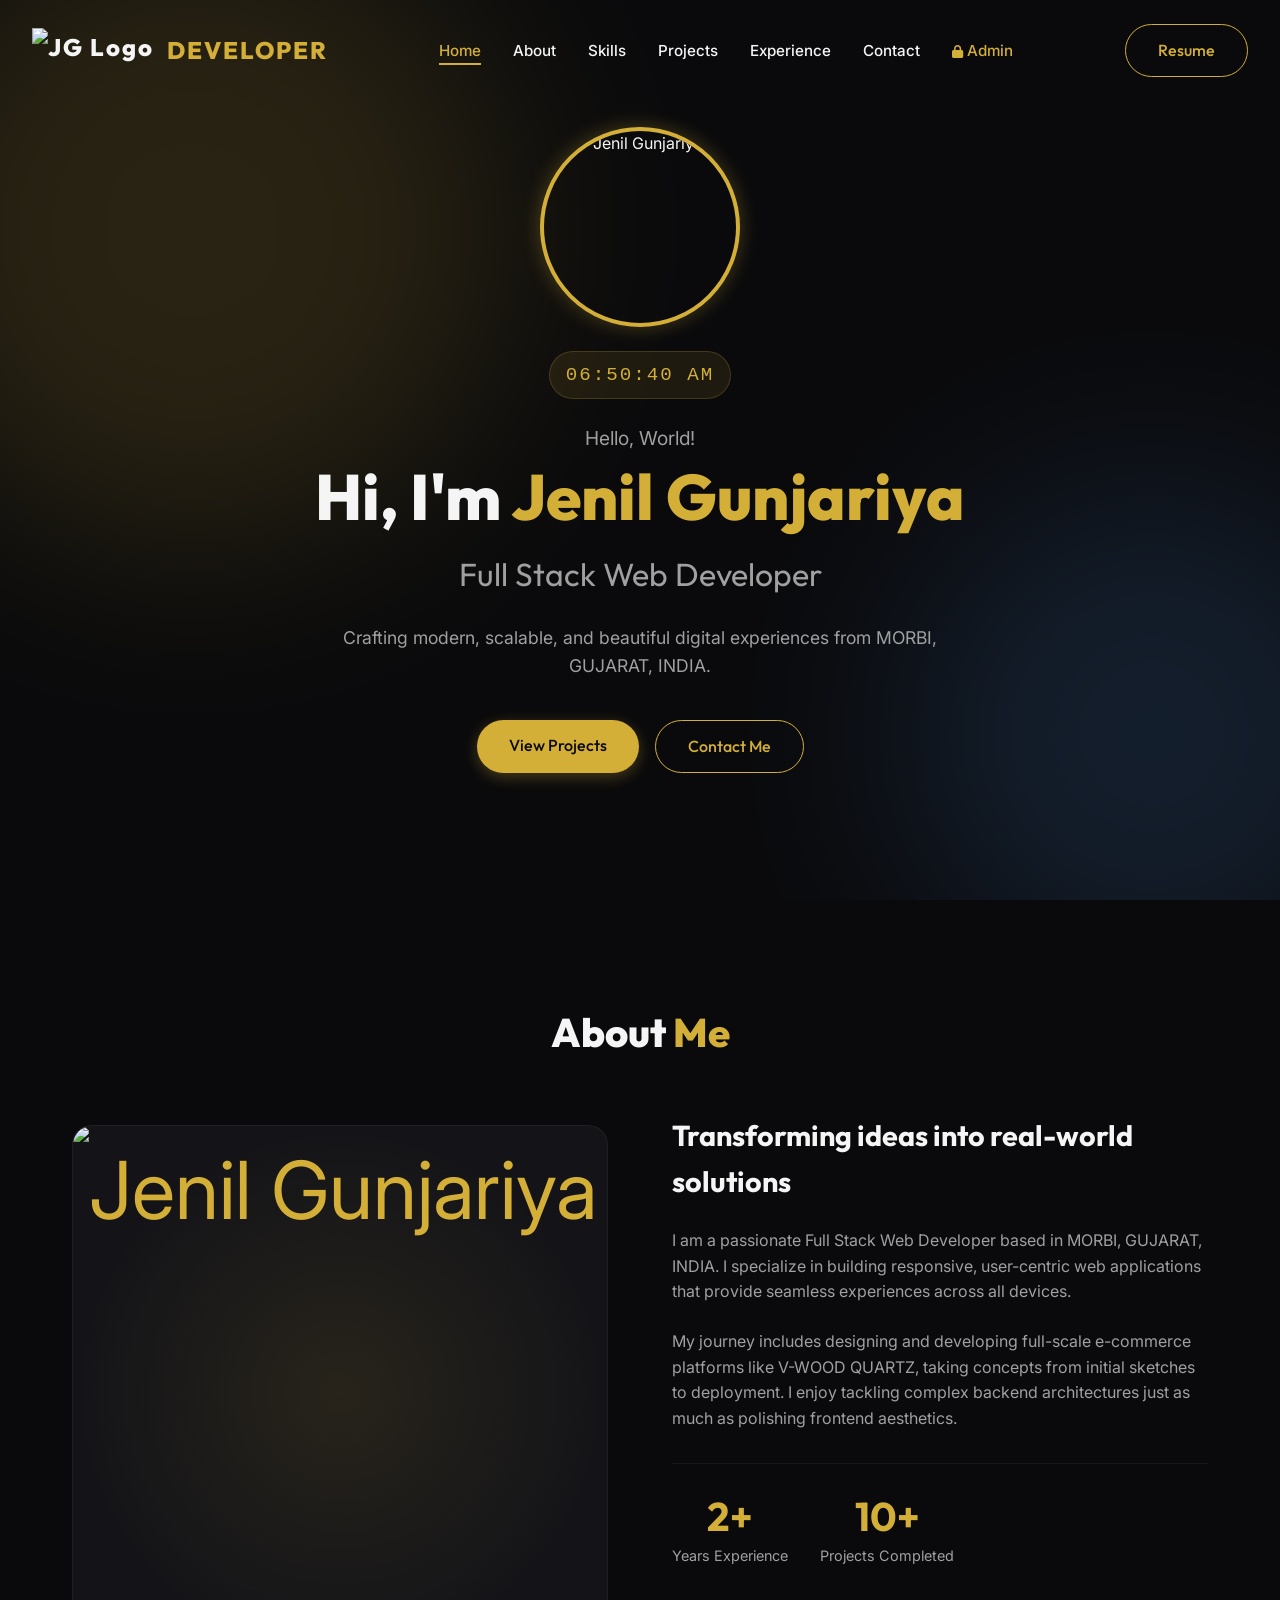
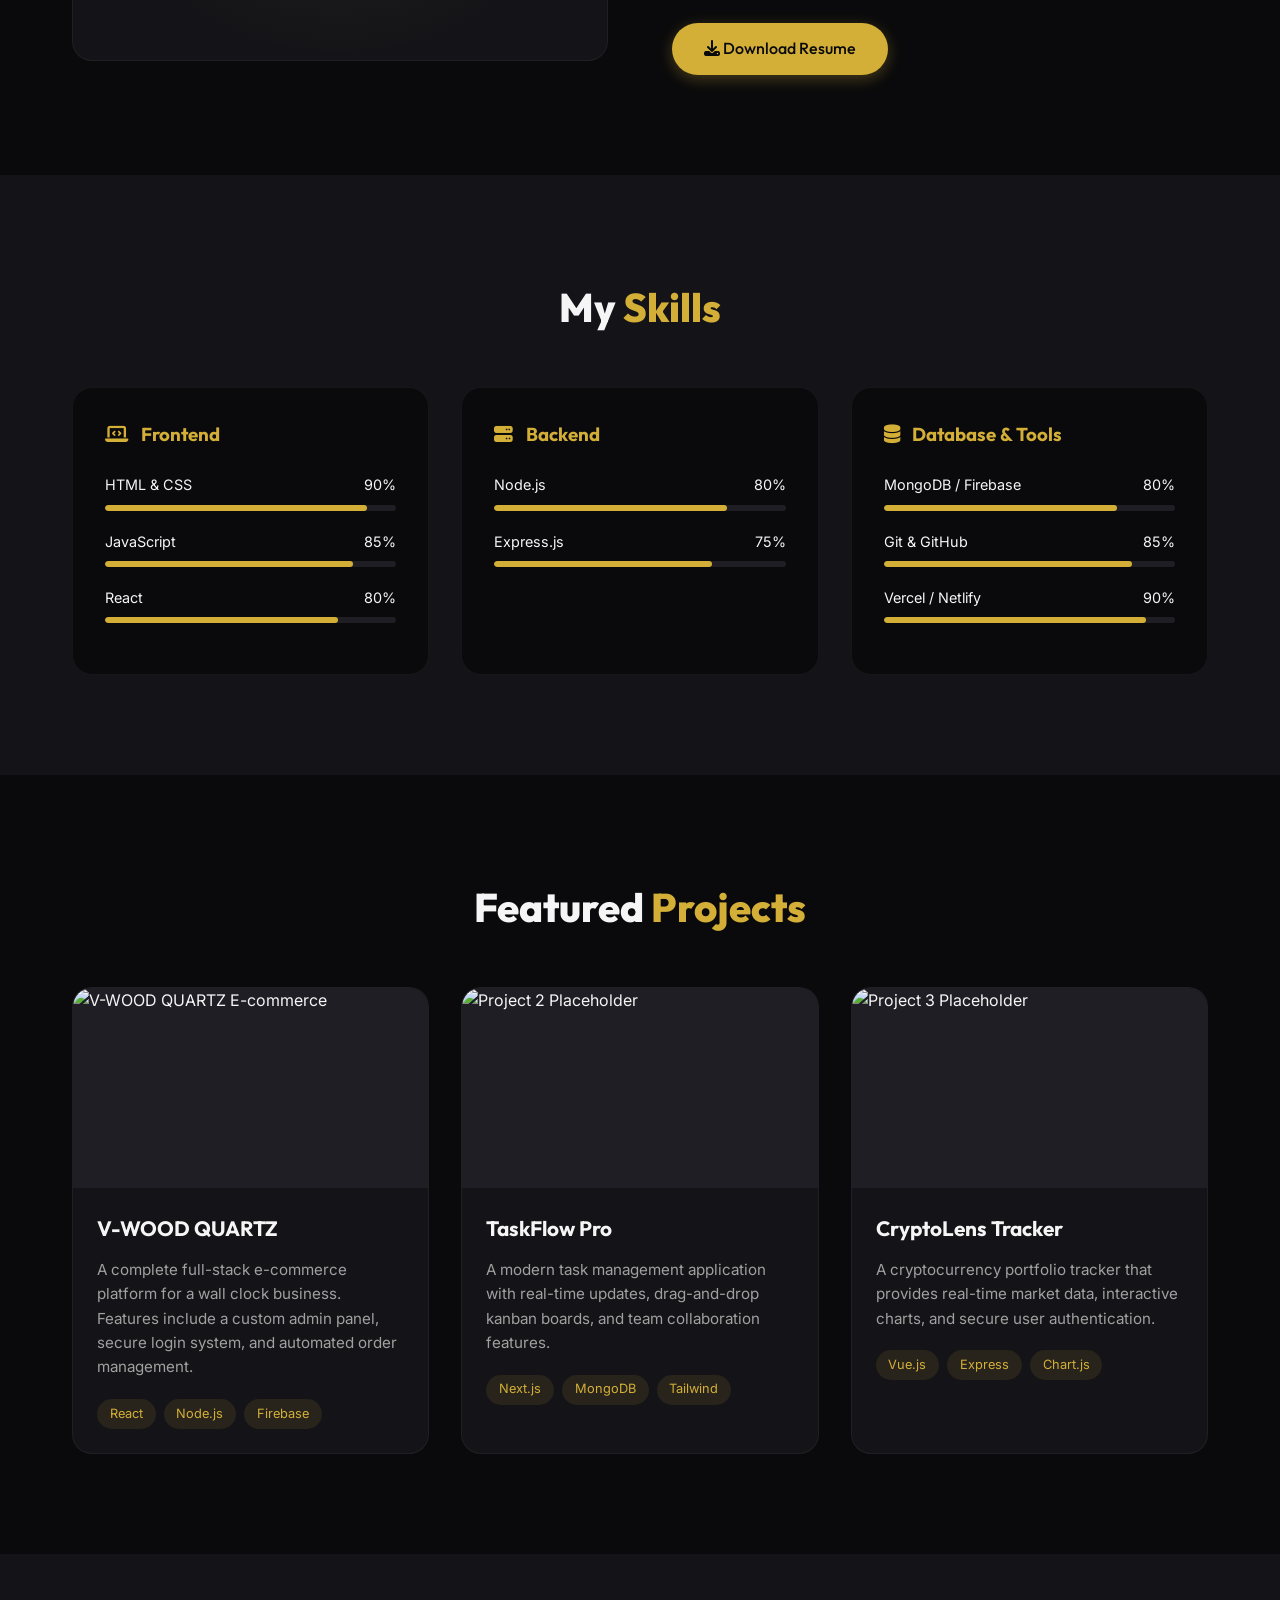
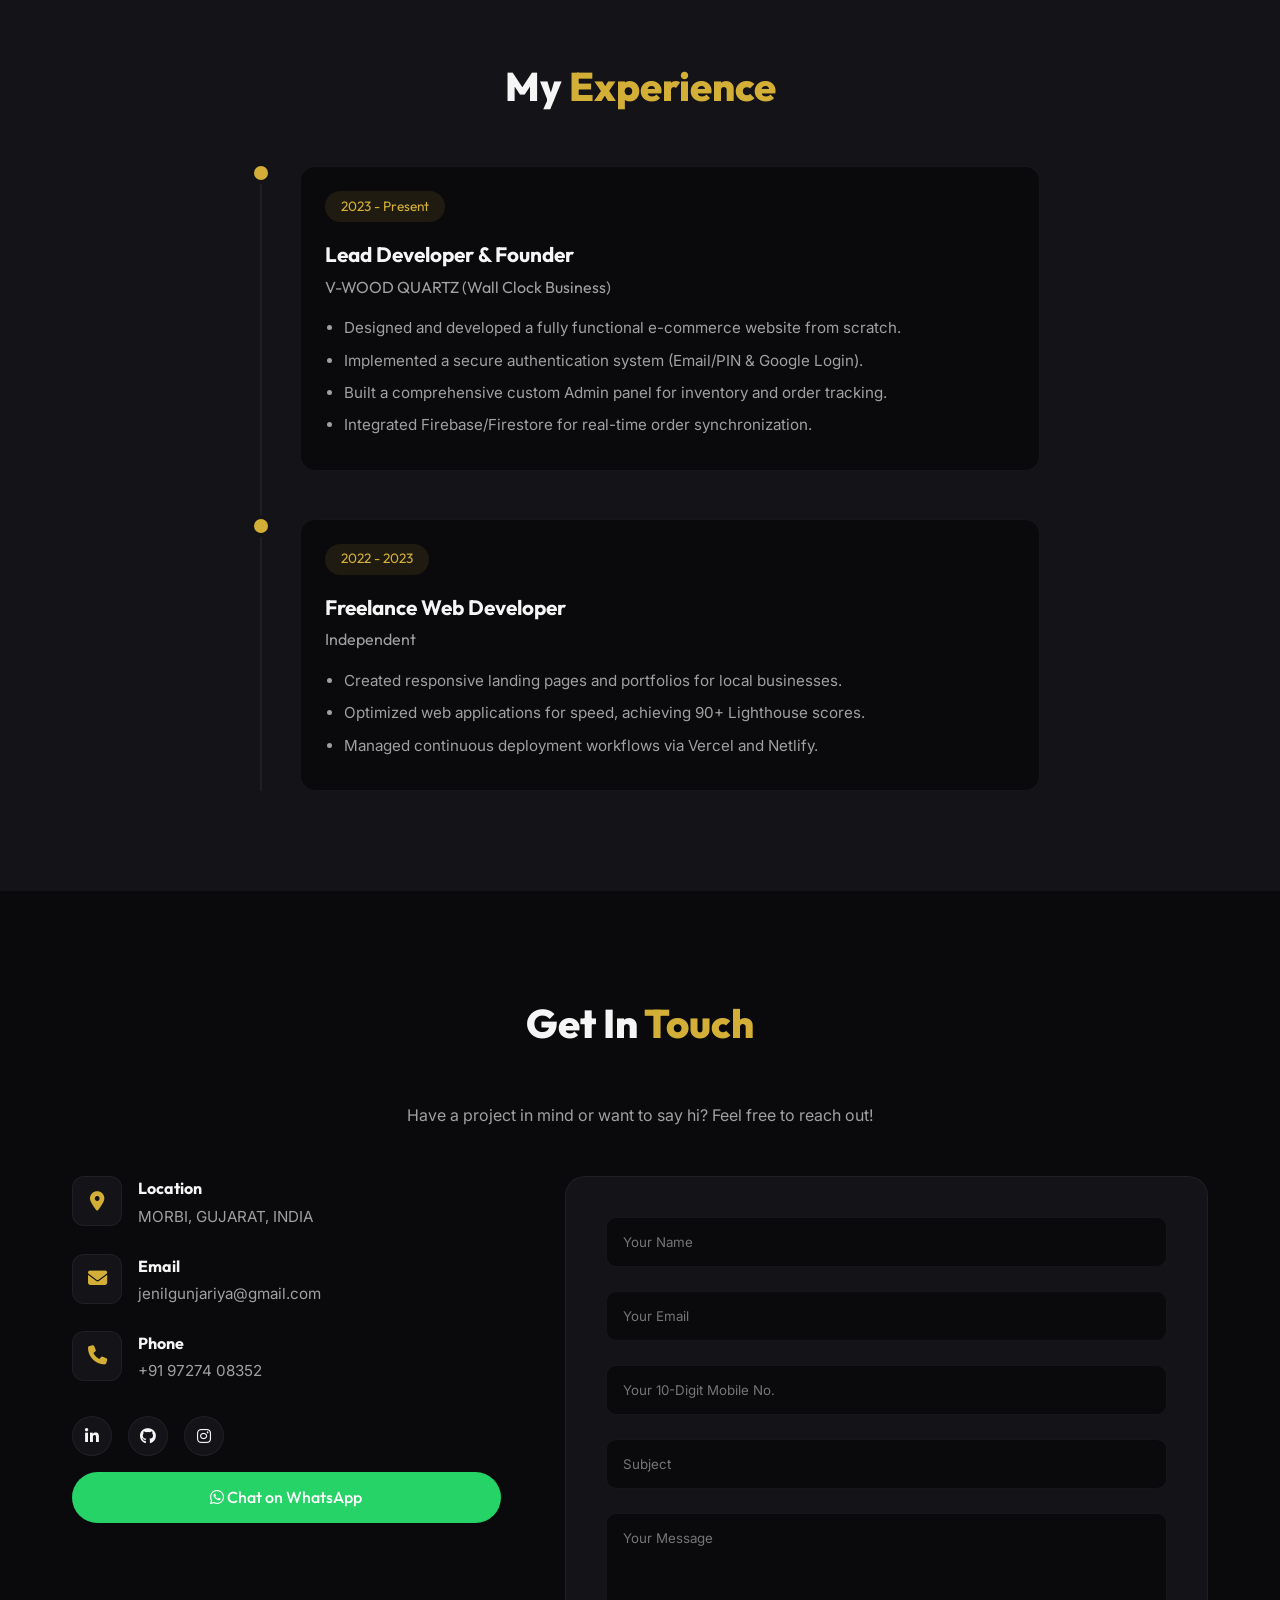
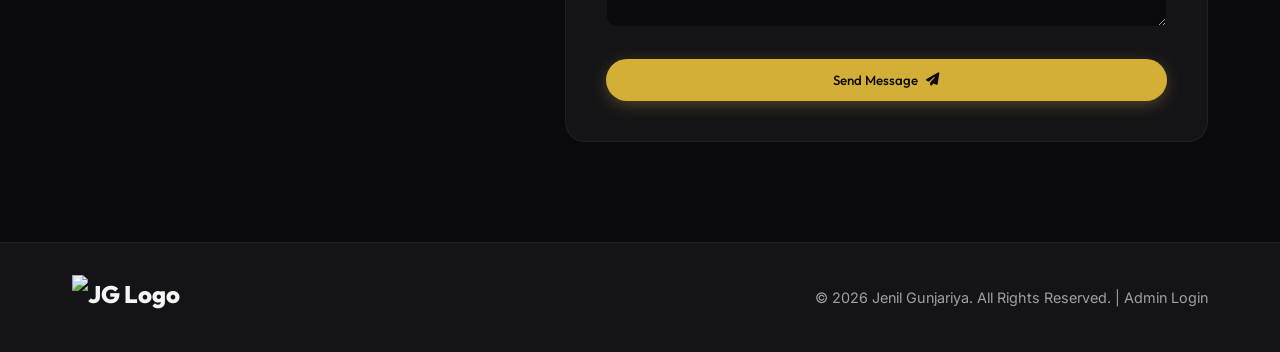
==== index.html @ 0c7d9cc5 "initial commit" ====
<!DOCTYPE html>
<html lang="en">
<head>
    <meta charset="UTF-8">
    <meta name="viewport" content="width=device-width, initial-scale=1.0">
    <meta name="description" content="Jenil Gunjariya - Full Stack Web Developer Portfolio">
    <title>Jenil Gunjariya | Full Stack Web Developer</title>
    
    <!-- Google Fonts -->
    <link rel="preconnect" href="https://fonts.googleapis.com">
    <link rel="preconnect" href="https://fonts.gstatic.com" crossorigin>
    <link href="https://fonts.googleapis.com/css2?family=Inter:wght@300;400;500;600&family=Outfit:wght@400;600;800&display=swap" rel="stylesheet">
    
    <!-- Font Awesome for Icons -->
    <link rel="stylesheet" href="https://cdnjs.cloudflare.com/ajax/libs/font-awesome/6.4.0/css/all.min.css">
    
    <!-- Custom CSS -->
    <link rel="stylesheet" href="css/style.css">
    
    <!-- html2pdf.js library -->
    <script src="https://cdnjs.cloudflare.com/ajax/libs/html2pdf.js/0.10.1/html2pdf.bundle.min.js"></script>
</head>
<body>

    <!-- Header & Navigation -->
    <header class="header">
        <nav class="navbar">
            <a href="#" class="logo"><img src="https://i.postimg.cc/C1thHZ3r/logo.jpg" alt="JG Logo" class="logo-img"><span class="logo-text">DEVELOPER</span></a>
            
            <div class="hamburger">
                <span class="bar"></span>
                <span class="bar"></span>
                <span class="bar"></span>
            </div>
            
            <ul class="nav-links">
                <li><a href="#home" class="active">Home</a></li>
                <li><a href="#about">About</a></li>
                <li><a href="#skills">Skills</a></li>
                <li><a href="#projects">Projects</a></li>
                <li><a href="#experience">Experience</a></li>
                <li><a href="#contact">Contact</a></li>
                <li><a href="#" class="admin-login-trigger" style="color: var(--color-primary);"><i class="fa-solid fa-lock" style="font-size: 0.8rem;"></i> Admin</a></li>
            </ul>
            
            <a href="#" class="btn btn-outline nav-btn" id="downloadResume">Resume</a>
        </nav>
    </header>

    <!-- Hero Section -->
    <section id="home" class="hero">
        <div class="hero-content">
            <div class="profile-img-container">
                <img src="https://i.postimg.cc/ZRGD44k7/my-photo-jpg.jpg" alt="Jenil Gunjariya" class="hero-profile-img">
            </div>
            <div class="live-clock" id="live-clock">00:00:00</div>
            <p class="greeting">Hello, World!</p>
            <h1 class="title">Hi, I'm <span class="highlight">Jenil Gunjariya</span></h1>
            <h2 class="subtitle">Full Stack Web Developer</h2>
            <p class="intro">
                Crafting modern, scalable, and beautiful digital experiences from MORBI, GUJARAT, INDIA.
            </p>
            <div class="hero-buttons">
                <a href="#projects" class="btn btn-primary">View Projects</a>
                <a href="#contact" class="btn btn-outline">Contact Me</a>
            </div>
        </div>
        <div class="hero-shapes">
            <div class="shape shape-1"></div>
            <div class="shape shape-2"></div>
        </div>
    </section>

    <!-- About Section -->
    <section id="about" class="about section">
        <div class="container">
            <h2 class="section-title">About <span class="highlight">Me</span></h2>
            <div class="about-grid">
                <div class="about-image">
                    <div class="img-box">
                        <img src="https://i.postimg.cc/ZRGD44k7/my-photo-jpg.jpg" alt="Jenil Gunjariya" style="width: 100%; height: 100%; object-fit: cover; object-position: 35% 30%;">
                    </div>
                </div>
                <div class="about-text">
                    <h3>Transforming ideas into real-world solutions</h3>
                    <p>
                        I am a passionate Full Stack Web Developer based in MORBI, GUJARAT, INDIA. I specialize in building responsive, user-centric web applications that provide seamless experiences across all devices.
                    </p>
                    <p>
                        My journey includes designing and developing full-scale e-commerce platforms like V-WOOD QUARTZ, taking concepts from initial sketches to deployment. I enjoy tackling complex backend architectures just as much as polishing frontend aesthetics.
                    </p>
                    <div class="stats">
                        <div class="stat-item">
                            <h4 class="stat-num">2+</h4>
                            <p class="stat-text">Years Experience</p>
                        </div>
                        <div class="stat-item">
                            <h4 class="stat-num">10+</h4>
                            <p class="stat-text">Projects Completed</p>
                        </div>
                    </div>
                    <a href="#" class="btn btn-primary" id="downloadResumeBtn"><i class="fa-solid fa-download"></i> Download Resume</a>
                </div>
            </div>
        </div>
    </section>

    <!-- Skills Section -->
    <section id="skills" class="skills section">
        <div class="container">
            <h2 class="section-title">My <span class="highlight">Skills</span></h2>
            
            <div class="skills-wrapper">
                <div class="skill-category">
                    <h3><i class="fa-solid fa-laptop-code"></i> Frontend</h3>
                    <div class="skill-list">
                        <div class="skill-item">
                            <div class="skill-info">
                                <span>HTML & CSS</span>
                                <span>90%</span>
                            </div>
                            <div class="progress-bar"><div class="progress" style="width: 90%;"></div></div>
                        </div>
                        <div class="skill-item">
                            <div class="skill-info">
                                <span>JavaScript</span>
                                <span>85%</span>
                            </div>
                            <div class="progress-bar"><div class="progress" style="width: 85%;"></div></div>
                        </div>
                        <div class="skill-item">
                            <div class="skill-info">
                                <span>React</span>
                                <span>80%</span>
                            </div>
                            <div class="progress-bar"><div class="progress" style="width: 80%;"></div></div>
                        </div>
                    </div>
                </div>

                <div class="skill-category">
                    <h3><i class="fa-solid fa-server"></i> Backend</h3>
                    <div class="skill-list">
                        <div class="skill-item">
                            <div class="skill-info">
                                <span>Node.js</span>
                                <span>80%</span>
                            </div>
                            <div class="progress-bar"><div class="progress" style="width: 80%;"></div></div>
                        </div>
                        <div class="skill-item">
                            <div class="skill-info">
                                <span>Express.js</span>
                                <span>75%</span>
                            </div>
                            <div class="progress-bar"><div class="progress" style="width: 75%;"></div></div>
                        </div>
                    </div>
                </div>

                <div class="skill-category">
                    <h3><i class="fa-solid fa-database"></i> Database & Tools</h3>
                    <div class="skill-list">
                        <div class="skill-item">
                            <div class="skill-info">
                                <span>MongoDB / Firebase</span>
                                <span>80%</span>
                            </div>
                            <div class="progress-bar"><div class="progress" style="width: 80%;"></div></div>
                        </div>
                        <div class="skill-item">
                            <div class="skill-info">
                                <span>Git & GitHub</span>
                                <span>85%</span>
                            </div>
                            <div class="progress-bar"><div class="progress" style="width: 85%;"></div></div>
                        </div>
                        <div class="skill-item">
                            <div class="skill-info">
                                <span>Vercel / Netlify</span>
                                <span>90%</span>
                            </div>
                            <div class="progress-bar"><div class="progress" style="width: 90%;"></div></div>
                        </div>
                    </div>
                </div>
            </div>
        </div>
    </section>

    <!-- Projects Section -->
    <section id="projects" class="projects section">
        <div class="container">
            <h2 class="section-title">Featured <span class="highlight">Projects</span></h2>
            
            <div class="project-grid">
                <!-- Project 1: V-WOOD -->
                <div class="project-card fade-up">
                    <div class="project-img">
                        <img src="https://i.postimg.cc/QCNSXt4z/Whats-App-Image-2026-03-25-at-5-52-28-PM.jpg" alt="V-WOOD QUARTZ E-commerce" id="vwood-img">
                        <div class="project-links">
                            <a href="https://v-wood.vercel.app" target="_blank" class="project-link" aria-label="Live Demo"><i class="fa-solid fa-external-link-alt"></i></a>
                            <a href="https://github.com/jenilgunjariya-stack/v-wood" target="_blank" class="project-link" aria-label="Source Code"><i class="fa-brands fa-github"></i></a>
                        </div>
                    </div>
                    <div class="project-content">
                        <h3>V-WOOD QUARTZ</h3>
                        <p>A complete full-stack e-commerce platform for a wall clock business. Features include a custom admin panel, secure login system, and automated order management.</p>
                        <div class="tech-stack">
                            <span>React</span>
                            <span>Node.js</span>
                            <span>Firebase</span>
                        </div>
                    </div>
                </div>

                <!-- Project 2 -->
                <div class="project-card fade-up">
                    <div class="project-img">
                        <img src="assets/images/project2.jpg" alt="Project 2 Placeholder" id="proj2-img">
                        <div class="project-links">
                            <a href="#" class="project-link" aria-label="Live Demo"><i class="fa-solid fa-external-link-alt"></i></a>
                            <a href="#" class="project-link" aria-label="Source Code"><i class="fa-brands fa-github"></i></a>
                        </div>
                    </div>
                    <div class="project-content">
                        <h3>TaskFlow Pro</h3>
                        <p>A modern task management application with real-time updates, drag-and-drop kanban boards, and team collaboration features.</p>
                        <div class="tech-stack">
                            <span>Next.js</span>
                            <span>MongoDB</span>
                            <span>Tailwind</span>
                        </div>
                    </div>
                </div>

                <!-- Project 3 -->
                <div class="project-card fade-up">
                    <div class="project-img">
                        <img src="assets/images/project3.jpg" alt="Project 3 Placeholder" id="proj3-img">
                        <div class="project-links">
                            <a href="#" class="project-link" aria-label="Live Demo"><i class="fa-solid fa-external-link-alt"></i></a>
                            <a href="#" class="project-link" aria-label="Source Code"><i class="fa-brands fa-github"></i></a>
                        </div>
                    </div>
                    <div class="project-content">
                        <h3>CryptoLens Tracker</h3>
                        <p>A cryptocurrency portfolio tracker that provides real-time market data, interactive charts, and secure user authentication.</p>
                        <div class="tech-stack">
                            <span>Vue.js</span>
                            <span>Express</span>
                            <span>Chart.js</span>
                        </div>
                    </div>
                </div>
            </div>
        </div>
    </section>

    <!-- Experience Section -->
    <section id="experience" class="experience section">
        <div class="container">
            <h2 class="section-title">My <span class="highlight">Experience</span></h2>
            
            <div class="timeline">
                <div class="timeline-item fade-up">
                    <div class="timeline-dot"></div>
                    <div class="timeline-content">
                        <div class="timeline-date">2023 - Present</div>
                        <h3>Lead Developer & Founder</h3>
                        <h4>V-WOOD QUARTZ (Wall Clock Business)</h4>
                        <ul>
                            <li>Designed and developed a fully functional e-commerce website from scratch.</li>
                            <li>Implemented a secure authentication system (Email/PIN & Google Login).</li>
                            <li>Built a comprehensive custom Admin panel for inventory and order tracking.</li>
                            <li>Integrated Firebase/Firestore for real-time order synchronization.</li>
                        </ul>
                    </div>
                </div>
                
                <div class="timeline-item fade-up">
                    <div class="timeline-dot"></div>
                    <div class="timeline-content">
                        <div class="timeline-date">2022 - 2023</div>
                        <h3>Freelance Web Developer</h3>
                        <h4>Independent</h4>
                        <ul>
                            <li>Created responsive landing pages and portfolios for local businesses.</li>
                            <li>Optimized web applications for speed, achieving 90+ Lighthouse scores.</li>
                            <li>Managed continuous deployment workflows via Vercel and Netlify.</li>
                        </ul>
                    </div>
                </div>
            </div>
        </div>
    </section>

    <!-- Contact Section -->
    <section id="contact" class="contact section">
        <div class="container">
            <h2 class="section-title">Get In <span class="highlight">Touch</span></h2>
            <p class="contact-subtitle">Have a project in mind or want to say hi? Feel free to reach out!</p>
            
            <div class="contact-content">
                <div class="contact-info fade-up">
                    <div class="info-item">
                        <i class="fa-solid fa-location-dot"></i>
                        <div>
                            <h4>Location</h4>
                            <p><a href="https://maps.google.com/?q=Morbi,+Gujarat,+India" target="_blank">MORBI, GUJARAT, INDIA</a></p>
                        </div>
                    </div>
                    <div class="info-item">
                        <i class="fa-solid fa-envelope"></i>
                        <div>
                            <h4>Email</h4>
                            <p><a href="mailto:jenilgunjariya@gmail.com">jenilgunjariya@gmail.com</a></p>
                        </div>
                    </div>

                    <div class="info-item">
                        <i class="fa-solid fa-phone"></i>
                        <div>
                            <h4>Phone</h4>
                            <p><a href="tel:+919727408352">+91 97274 08352</a></p>
                        </div>
                    </div>
                    
                    <div class="social-links">
                        <a href="#" class="social-icon" aria-label="LinkedIn"><i class="fa-brands fa-linkedin-in"></i></a>
                        <a href="https://github.com/jenilgunjariya-stack" target="_blank" class="social-icon" aria-label="GitHub"><i class="fa-brands fa-github"></i></a>
                        <a href="https://www.instagram.com/jenil_gunjariya" target="_blank" class="social-icon" aria-label="Instagram"><i class="fa-brands fa-instagram"></i></a>
                    </div>
                    
                    <a href="https://wa.me/919727408352" target="_blank" class="btn btn-whatsapp">
                        <i class="fa-brands fa-whatsapp"></i> Chat on WhatsApp
                    </a>
                </div>
                
                <form class="contact-form fade-up" id="contactForm">
                    <input type="hidden" name="_captcha" value="false">
                    <input type="hidden" name="_template" value="table">
                    <div class="input-group">
                        <input type="text" id="name" name="name" required placeholder="Your Name">
                    </div>
                    <div class="input-group">
                        <input type="email" id="email" name="email" required placeholder="Your Email">
                    </div>
                    <div class="input-group">
                        <input type="tel" id="mobile" name="mobile" required placeholder="Your 10-Digit Mobile No." pattern="[0-9]{10}" maxlength="10" title="Please enter exactly 10 digits">
                    </div>
                    <div class="input-group">
                        <input type="text" id="subject" name="_subject" required placeholder="Subject">
                    </div>
                    <div class="input-group">
                        <textarea id="message" name="message" rows="5" required placeholder="Your Message"></textarea>
                    </div>
                    <button type="submit" class="btn btn-primary submit-btn">
                        Send Message <i class="fa-solid fa-paper-plane"></i>
                    </button>
                </form>
            </div>
        </div>
    </section>

    <!-- Footer -->
    <footer class="footer">
        <div class="container">
            <div class="footer-content">
                <div class="footer-logo"><img src="https://i.postimg.cc/C1thHZ3r/logo.jpg" alt="JG Logo" class="logo-img"></div>
                <p>&copy; 2026 Jenil Gunjariya. All Rights Reserved. | <a href="#" class="admin-login-trigger" style="color: var(--text-muted); transition: var(--transition);">Admin Login</a></p>
            </div>
        </div>
    </footer>

    <!-- Main JavaScript -->
    <script src="js/script.js"></script>
</body>
</html>
---- css/style.css ----
/* ==========================================================================
   Base & Reset
   ========================================================================== */
:root {
    /* Color Palette */
    --bg-main: #0a0a0c;
    --bg-surface: #141418;
    --bg-surface-light: #1e1e24;
    
    --color-primary: #d4af37; /* Gold accent */
    --color-primary-dark: #b5952f;
    
    --text-main: #f5f5f5;
    --text-muted: #a0a0a0;
    
    --border-color: rgba(255, 255, 255, 0.05);
    --glass-bg: rgba(20, 20, 24, 0.7);
    
    /* Typography */
    --font-heading: 'Outfit', sans-serif;
    --font-body: 'Inter', sans-serif;
    
    /* Transitions */
    --transition: all 0.3s ease;
}

* {
    margin: 0;
    padding: 0;
    box-sizing: border-box;
}

html {
    scroll-behavior: smooth;
    scroll-padding-top: 80px;
}

body {
    font-family: var(--font-body);
    background-color: var(--bg-main);
    color: var(--text-main);
    line-height: 1.6;
    overflow-x: hidden;
}

a {
    text-decoration: none;
    color: inherit;
}

ul {
    list-style: none;
}

img {
    max-width: 100%;
    height: auto;
    display: block;
}

.container {
    max-width: 1200px;
    margin: 0 auto;
    padding: 0 2rem;
}

.section {
    padding: 100px 0;
}

/* ==========================================================================
   Typography & Utilities
   ========================================================================== */
h1, h2, h3, h4, h5, h6 {
    font-family: var(--font-heading);
    color: var(--text-main);
}

.highlight {
    color: var(--color-primary);
}

.section-title {
    font-size: 2.5rem;
    font-weight: 800;
    margin-bottom: 3rem;
    text-align: center;
    position: relative;
}

.btn {
    display: inline-block;
    padding: 0.8rem 2rem;
    border-radius: 50px;
    font-weight: 500;
    font-family: var(--font-heading);
    transition: var(--transition);
    cursor: pointer;
    text-align: center;
    border: none;
}

.btn-primary {
    background: var(--color-primary);
    color: var(--bg-main);
    box-shadow: 0 4px 15px rgba(212, 175, 55, 0.3);
}

.btn-primary:hover {
    background: var(--color-primary-dark);
    transform: translateY(-2px);
    box-shadow: 0 6px 20px rgba(212, 175, 55, 0.4);
}

.btn-outline {
    background: transparent;
    color: var(--color-primary);
    border: 1px solid var(--color-primary);
}

.btn-outline:hover {
    background: rgba(212, 175, 55, 0.1);
    transform: translateY(-2px);
}

.btn-whatsapp {
    background: #25D366;
    color: #fff;
    margin-top: 1rem;
    width: 100%;
}

.btn-whatsapp:hover {
    background: #128C7E;
    transform: translateY(-2px);
}

/* ==========================================================================
   Navigation
   ========================================================================== */
.header {
    position: fixed;
    top: 0;
    left: 0;
    width: 100%;
    z-index: 1000;
    background: transparent;
    transition: var(--transition);
}

.header.scrolled {
    background: var(--glass-bg);
    backdrop-filter: blur(10px);
    -webkit-backdrop-filter: blur(10px);
    border-bottom: 1px solid var(--border-color);
}

.navbar {
    display: flex;
    justify-content: space-between;
    align-items: center;
    padding: 1.5rem 2rem;
    max-width: 1400px;
    margin: 0 auto;
}

.logo {
    display: flex;
    align-items: center;
    gap: 0.8rem;
    font-family: var(--font-heading);
    font-size: 1.5rem;
    font-weight: 800;
    letter-spacing: 2px;
}

.logo span {
    color: var(--color-primary);
}

.logo-img {
    height: 45px;
    width: auto;
    object-fit: contain;
    display: block;
}

.nav-links {
    display: flex;
    gap: 2rem;
}

.nav-links a {
    font-size: 0.95rem;
    font-weight: 500;
    transition: var(--transition);
    position: relative;
}

.nav-links a:hover,
.nav-links a.active {
    color: var(--color-primary);
}

.nav-links a::after {
    content: '';
    position: absolute;
    bottom: -5px;
    left: 0;
    width: 0;
    height: 2px;
    background: var(--color-primary);
    transition: var(--transition);
}

.nav-links a.active::after,
.nav-links a:hover::after {
    width: 100%;
}

.hamburger {
    display: none;
    cursor: pointer;
}

.bar {
    display: block;
    width: 25px;
    height: 3px;
    margin: 5px auto;
    transition: all 0.3s ease-in-out;
    background-color: var(--text-main);
    border-radius: 3px;
}

/* ==========================================================================
   Hero Section
   ========================================================================== */
.hero {
    height: 100vh;
    display: flex;
    align-items: center;
    justify-content: center;
    position: relative;
    padding: 0 2rem;
    text-align: center;
    overflow: hidden;
}

.hero-content {
    z-index: 2;
    max-width: 800px;
}

.profile-img-container {
    display: flex;
    justify-content: center;
    margin-bottom: 1.5rem;
}

.hero-profile-img {
    width: 200px;
    height: 200px;
    border-radius: 50%;
    object-fit: cover;
    object-position: 35% 30%; /* Focuses on the face which is on the left-top side */
    border: 4px solid var(--color-primary);
    box-shadow: 0 0 20px rgba(212, 175, 55, 0.3);
    animation: pulse 2s infinite alternate;
}

@keyframes pulse {
    from {
        box-shadow: 0 0 10px rgba(212, 175, 55, 0.2);
    }
    to {
        box-shadow: 0 0 25px rgba(212, 175, 55, 0.5);
    }
}

.live-clock {
    display: inline-block;
    padding: 0.5rem 1rem;
    background: rgba(212, 175, 55, 0.1);
    border: 1px solid rgba(212, 175, 55, 0.2);
    border-radius: 50px;
    color: var(--color-primary);
    font-family: monospace;
    font-size: 1.2rem;
    margin-bottom: 1.5rem;
    letter-spacing: 2px;
}

.greeting {
    font-size: 1.2rem;
    color: var(--text-muted);
    margin-bottom: 0.5rem;
}

.title {
    font-size: 4rem;
    font-weight: 800;
    margin-bottom: 1rem;
    line-height: 1.1;
}

.subtitle {
    font-size: 2rem;
    font-weight: 400;
    color: var(--text-muted);
    margin-bottom: 1.5rem;
}

.intro {
    font-size: 1.1rem;
    color: var(--text-muted);
    margin-bottom: 2.5rem;
    max-width: 600px;
    margin-left: auto;
    margin-right: auto;
}

.hero-buttons {
    display: flex;
    gap: 1rem;
    justify-content: center;
}

/* Abstract Background Shapes */
.hero-shapes {
    position: absolute;
    top: 0;
    left: 0;
    width: 100%;
    height: 100%;
    z-index: 1;
    pointer-events: none;
}

.shape {
    position: absolute;
    filter: blur(100px);
    border-radius: 50%;
    opacity: 0.15;
}

.shape-1 {
    top: -10%;
    left: -10%;
    width: 50vw;
    height: 50vw;
    background: var(--color-primary);
}

.shape-2 {
    bottom: -10%;
    right: -10%;
    width: 40vw;
    height: 40vw;
    background: #4a90e2; /* A subtle secondary cool color for depth */
}

/* ==========================================================================
   About Section
   ========================================================================== */
.about-grid {
    display: grid;
    grid-template-columns: 1fr 1fr;
    gap: 4rem;
    align-items: center;
}

.img-box {
    width: 100%;
    aspect-ratio: 1;
    background: var(--bg-surface);
    border-radius: 20px;
    border: 1px solid var(--border-color);
    display: flex;
    align-items: center;
    justify-content: center;
    font-size: 5rem;
    color: var(--color-primary);
    position: relative;
    overflow: hidden;
}

.img-box::before {
    content: '';
    position: absolute;
    inset: 0;
    background: radial-gradient(circle at center, rgba(212,175,55,0.1) 0%, transparent 70%);
}

.about-text h3 {
    font-size: 1.8rem;
    margin-bottom: 1.5rem;
}

.about-text p {
    color: var(--text-muted);
    margin-bottom: 1.5rem;
}

.stats {
    display: flex;
    gap: 2rem;
    margin: 2rem 0;
    padding-top: 2rem;
    border-top: 1px solid var(--border-color);
}

.stat-item {
    text-align: center;
}

.stat-num {
    font-size: 2.5rem;
    color: var(--color-primary);
    line-height: 1;
    margin-bottom: 0.5rem;
}

.stat-text {
    font-size: 0.9rem;
    color: var(--text-muted);
}

/* ==========================================================================
   Skills Section
   ========================================================================== */
.skills {
    background-color: var(--bg-surface);
}

.skills-wrapper {
    display: grid;
    grid-template-columns: repeat(auto-fit, minmax(300px, 1fr));
    gap: 2rem;
}

.skill-category {
    background: var(--bg-main);
    padding: 2rem;
    border-radius: 20px;
    border: 1px solid var(--border-color);
}

.skill-category h3 {
    display: flex;
    align-items: center;
    gap: 0.8rem;
    margin-bottom: 1.5rem;
    color: var(--color-primary);
}

.skill-item {
    margin-bottom: 1.2rem;
}

.skill-info {
    display: flex;
    justify-content: space-between;
    margin-bottom: 0.5rem;
    font-size: 0.9rem;
}

.progress-bar {
    width: 100%;
    height: 6px;
    background: var(--bg-surface-light);
    border-radius: 10px;
    overflow: hidden;
}

.progress {
    height: 100%;
    background: var(--color-primary);
    border-radius: 10px;
    transform-origin: left;
    animation: progressLoad 1s ease-out forwards;
}

@keyframes progressLoad {
    from { transform: scaleX(0); }
    to { transform: scaleX(1); }
}

/* ==========================================================================
   Projects Section
   ========================================================================== */
.project-grid {
    display: grid;
    grid-template-columns: repeat(auto-fit, minmax(320px, 1fr));
    gap: 2rem;
}

.project-card {
    background: var(--bg-surface);
    border-radius: 20px;
    overflow: hidden;
    border: 1px solid var(--border-color);
    transition: var(--transition);
}

.project-card:hover {
    transform: translateY(-10px);
    border-color: rgba(212, 175, 55, 0.3);
    box-shadow: 0 10px 30px rgba(0, 0, 0, 0.5);
}

.project-img {
    position: relative;
    overflow: hidden;
    aspect-ratio: 16/9;
    background: var(--bg-surface-light);
}

.project-img img {
    width: 100%;
    height: 100%;
    object-fit: cover;
    transition: transform 0.5s ease;
}

.project-card:hover .project-img img {
    transform: scale(1.05);
}

.project-links {
    position: absolute;
    inset: 0;
    background: rgba(10, 10, 12, 0.8);
    display: flex;
    align-items: center;
    justify-content: center;
    gap: 1rem;
    opacity: 0;
    transition: var(--transition);
}

.project-card:hover .project-links {
    opacity: 1;
}

.project-link {
    width: 45px;
    height: 45px;
    background: var(--color-primary);
    color: var(--bg-main);
    border-radius: 50%;
    display: flex;
    align-items: center;
    justify-content: center;
    font-size: 1.2rem;
    transition: var(--transition);
}

.project-link:hover {
    background: #fff;
    transform: scale(1.1);
}

.project-content {
    padding: 1.5rem;
}

.project-content h3 {
    font-size: 1.3rem;
    margin-bottom: 0.8rem;
}

.project-content p {
    color: var(--text-muted);
    font-size: 0.95rem;
    margin-bottom: 1.2rem;
}

.tech-stack {
    display: flex;
    flex-wrap: wrap;
    gap: 0.5rem;
}

.tech-stack span {
    background: rgba(212, 175, 55, 0.1);
    color: var(--color-primary);
    padding: 0.3rem 0.8rem;
    border-radius: 50px;
    font-size: 0.8rem;
}

/* ==========================================================================
   Experience Section
   ========================================================================== */
.experience {
    background-color: var(--bg-surface);
}

.timeline {
    position: relative;
    max-width: 800px;
    margin: 0 auto;
}

.timeline::before {
    content: '';
    position: absolute;
    top: 0;
    left: 20px;
    height: 100%;
    width: 2px;
    background: var(--border-color);
}

.timeline-item {
    position: relative;
    padding-left: 60px;
    margin-bottom: 3rem;
}

.timeline-item:last-child {
    margin-bottom: 0;
}

.timeline-dot {
    position: absolute;
    left: 14px;
    top: 0;
    width: 14px;
    height: 14px;
    background: var(--color-primary);
    border-radius: 50%;
    box-shadow: 0 0 0 4px var(--bg-surface);
}

.timeline-content {
    background: var(--bg-main);
    padding: 1.5rem;
    border-radius: 15px;
    border: 1px solid var(--border-color);
}

.timeline-date {
    display: inline-block;
    padding: 0.3rem 1rem;
    background: rgba(212, 175, 55, 0.1);
    color: var(--color-primary);
    border-radius: 50px;
    font-size: 0.85rem;
    margin-bottom: 1rem;
    font-family: var(--font-heading);
}

.timeline-content h3 {
    font-size: 1.3rem;
    margin-bottom: 0.2rem;
}

.timeline-content h4 {
    font-size: 1rem;
    color: var(--text-muted);
    font-weight: 400;
    margin-bottom: 1rem;
}

.timeline-content ul {
    list-style-type: disc;
    padding-left: 1.2rem;
    color: var(--text-muted);
    font-size: 0.95rem;
}

.timeline-content li {
    margin-bottom: 0.5rem;
}

/* ==========================================================================
   Contact Section
   ========================================================================== */
.contact-subtitle {
    text-align: center;
    color: var(--text-muted);
    margin-bottom: 3rem;
}

.contact-content {
    display: grid;
    grid-template-columns: 1fr 1.5fr;
    gap: 4rem;
}

.info-item {
    display: flex;
    gap: 1rem;
    margin-bottom: 1.5rem;
}

.info-item i {
    width: 50px;
    height: 50px;
    background: var(--bg-surface);
    color: var(--color-primary);
    border-radius: 12px;
    display: flex;
    align-items: center;
    justify-content: center;
    font-size: 1.2rem;
    border: 1px solid var(--border-color);
}

.info-item h4 {
    margin-bottom: 0.2rem;
}

.info-item p {
    color: var(--text-muted);
    font-size: 0.95rem;
}

.info-item a {
    transition: var(--transition);
}

.info-item a:hover {
    color: var(--color-primary);
}

.social-links {
    display: flex;
    gap: 1rem;
    margin-top: 2rem;
}

.social-icon {
    width: 40px;
    height: 40px;
    background: var(--bg-surface);
    border: 1px solid var(--border-color);
    border-radius: 50%;
    display: flex;
    align-items: center;
    justify-content: center;
    transition: var(--transition);
}

.social-icon:hover {
    background: var(--color-primary);
    color: var(--bg-main);
    transform: translateY(-3px);
}

.contact-form {
    background: var(--bg-surface);
    padding: 2.5rem;
    border-radius: 20px;
    border: 1px solid var(--border-color);
}

.input-group {
    margin-bottom: 1.5rem;
}

.input-group input,
.input-group textarea {
    width: 100%;
    padding: 1rem;
    background: var(--bg-main);
    border: 1px solid var(--border-color);
    border-radius: 10px;
    color: var(--text-main);
    font-family: var(--font-body);
    transition: var(--transition);
}

.input-group input:focus,
.input-group textarea:focus {
    outline: none;
    border-color: var(--color-primary);
    background: rgba(212, 175, 55, 0.05);
}

.submit-btn {
    width: 100%;
    display: flex;
    justify-content: center;
    align-items: center;
    gap: 0.5rem;
}

/* ==========================================================================
   Footer
   ========================================================================== */
.footer {
    background: var(--bg-surface);
    padding: 2rem 0;
    border-top: 1px solid var(--border-color);
}

.footer-content {
    display: flex;
    justify-content: space-between;
    align-items: center;
}

.footer-logo {
    font-family: var(--font-heading);
    font-size: 1.5rem;
    font-weight: 800;
}

.footer-logo span {
    color: var(--color-primary);
}

.footer p {
    color: var(--text-muted);
    font-size: 0.9rem;
}

/* ==========================================================================
   Animations
   ========================================================================== */
.fade-up {
    opacity: 0;
    transform: translateY(30px);
    transition: opacity 0.8s ease, transform 0.8s ease;
}

.fade-up.visible {
    opacity: 1;
    transform: translateY(0);
}

/* ==========================================================================
   Media Queries
   ========================================================================== */
@media screen and (max-width: 992px) {
    .title {
        font-size: 3rem;
    }
    
    .about-grid,
    .contact-content {
        grid-template-columns: 1fr;
        gap: 2rem;
    }
    
    .img-box {
        max-width: 400px;
        margin: 0 auto;
    }
}

@media screen and (max-width: 768px) {
    .navbar {
        padding: 1rem;
    }
    
    .hamburger {
        display: block;
        z-index: 1001;
    }
    
    .hamburger.active .bar:nth-child(2) {
        opacity: 0;
    }
    .hamburger.active .bar:nth-child(1) {
        transform: translateY(8px) rotate(45deg);
    }
    .hamburger.active .bar:nth-child(3) {
        transform: translateY(-8px) rotate(-45deg);
    }
    
    .nav-links {
        position: fixed;
        left: -100%;
        top: 0;
        flex-direction: column;
        background: var(--bg-surface);
        width: 100%;
        height: 100vh;
        text-align: center;
        transition: 0.3s;
        justify-content: center;
        align-items: center;
        z-index: 1000;
    }
    
    .nav-links.active {
        left: 0;
    }
    
    .nav-links li {
        margin: 1.5rem 0;
    }
    
    .nav-links a {
        font-size: 1.5rem;
    }
    
    .nav-btn {
        display: none;
    }
    
    .title {
        font-size: 2.5rem;
    }
    
    .subtitle {
        font-size: 1.5rem;
    }
    
    .section {
        padding: 60px 0;
    }
    
    .footer-content {
        flex-direction: column;
        gap: 1rem;
        text-align: center;
    }
}
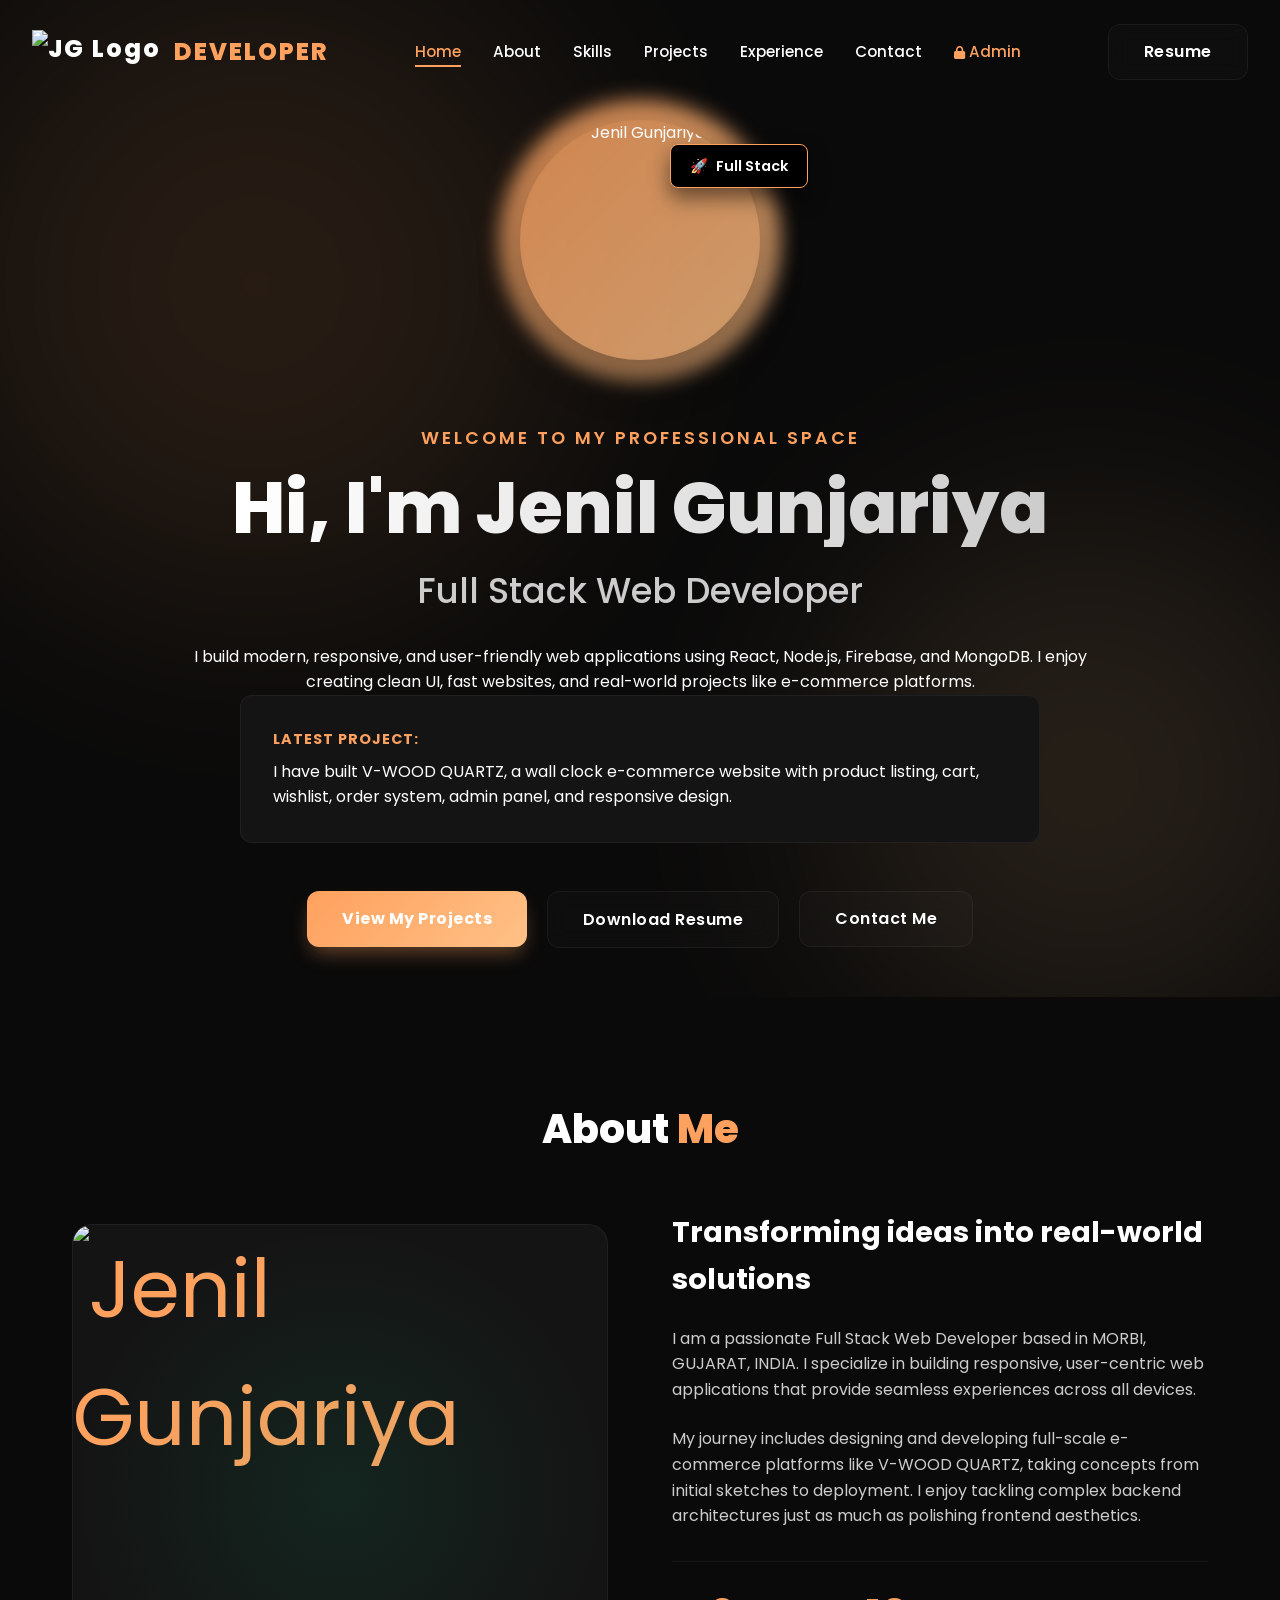
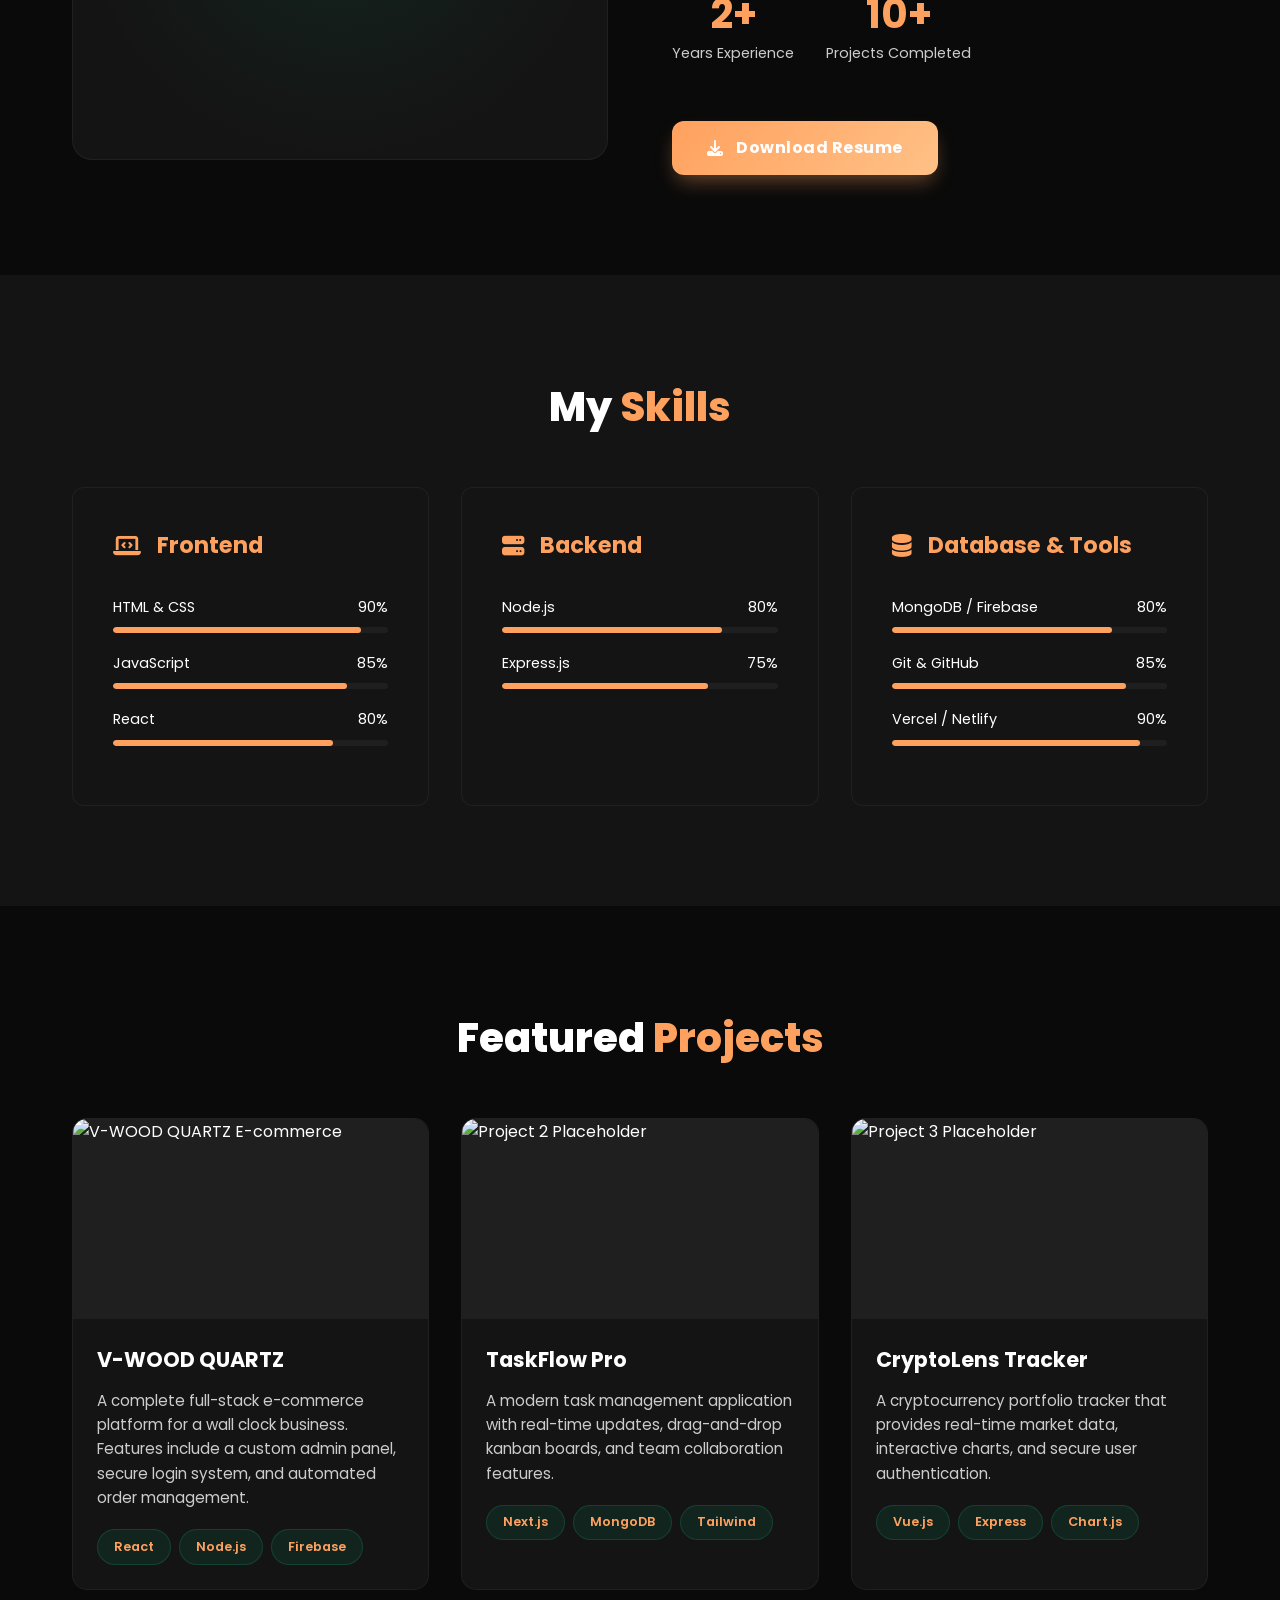
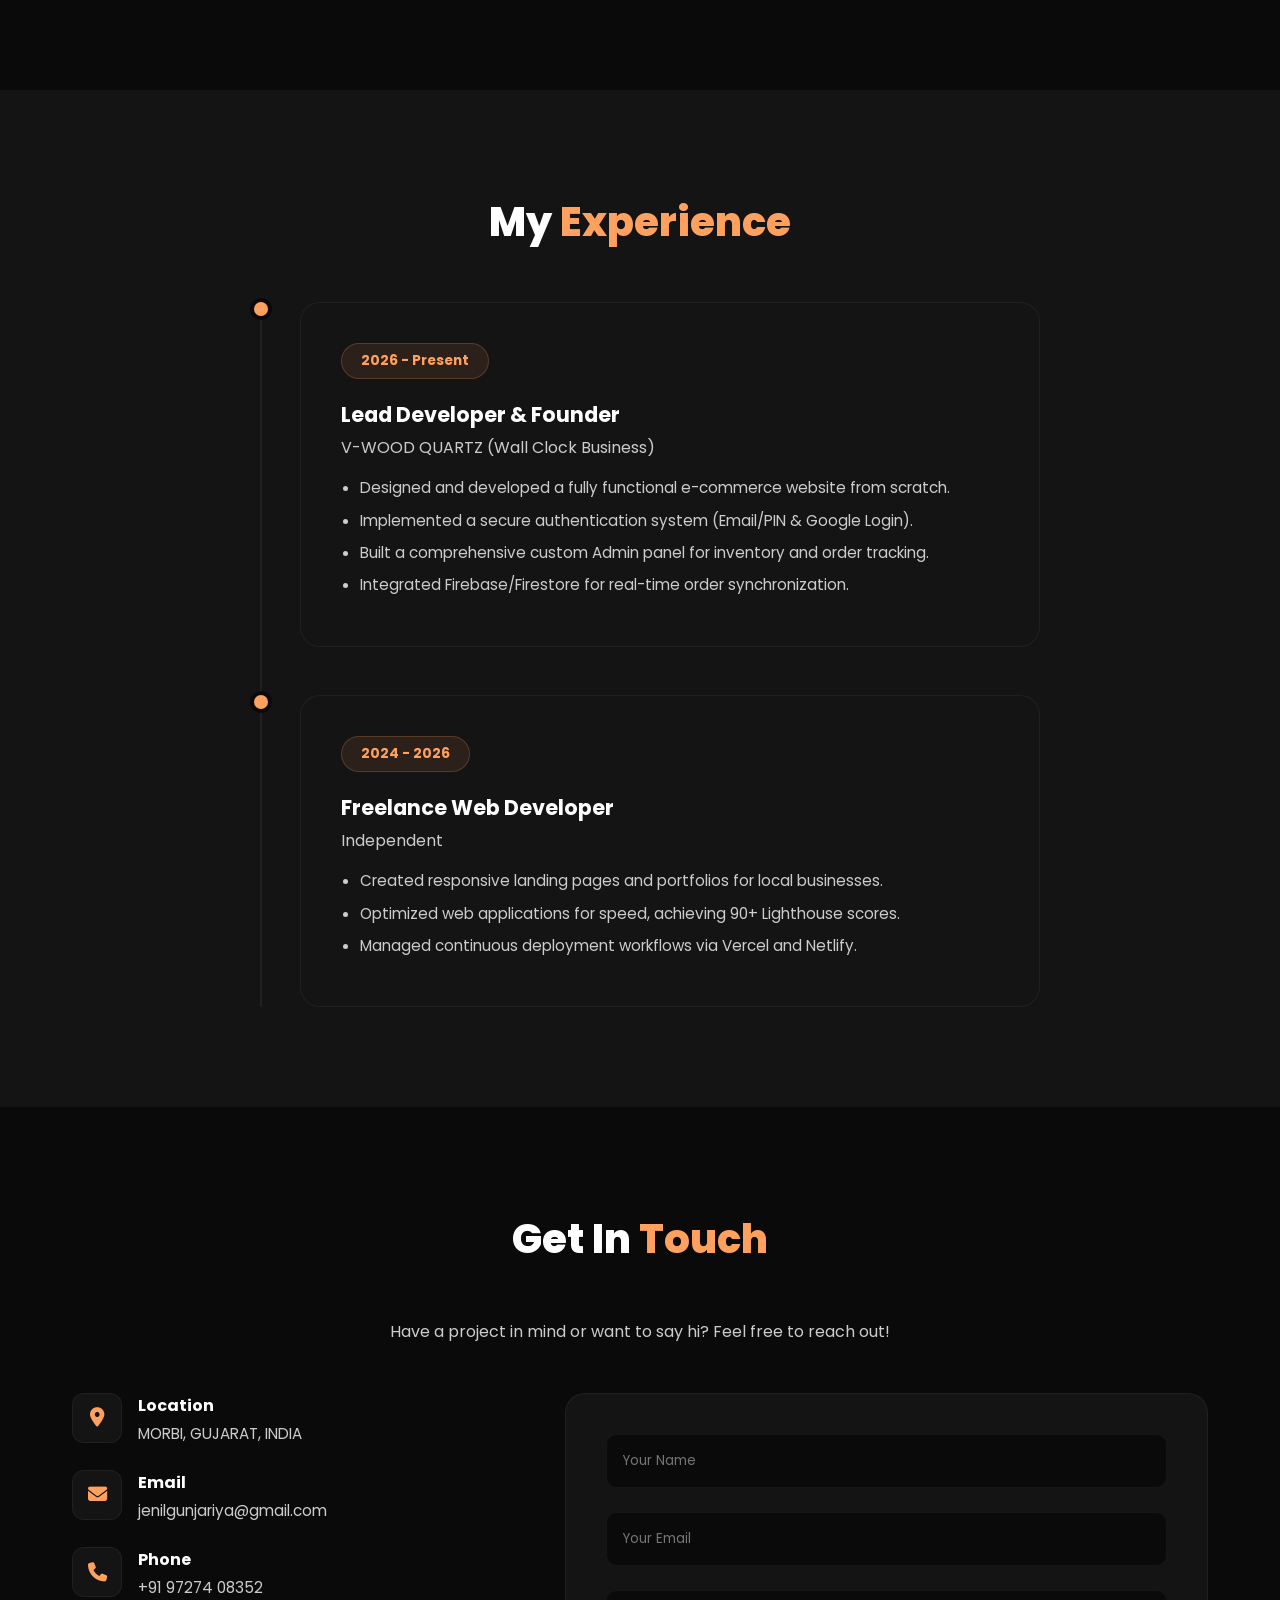
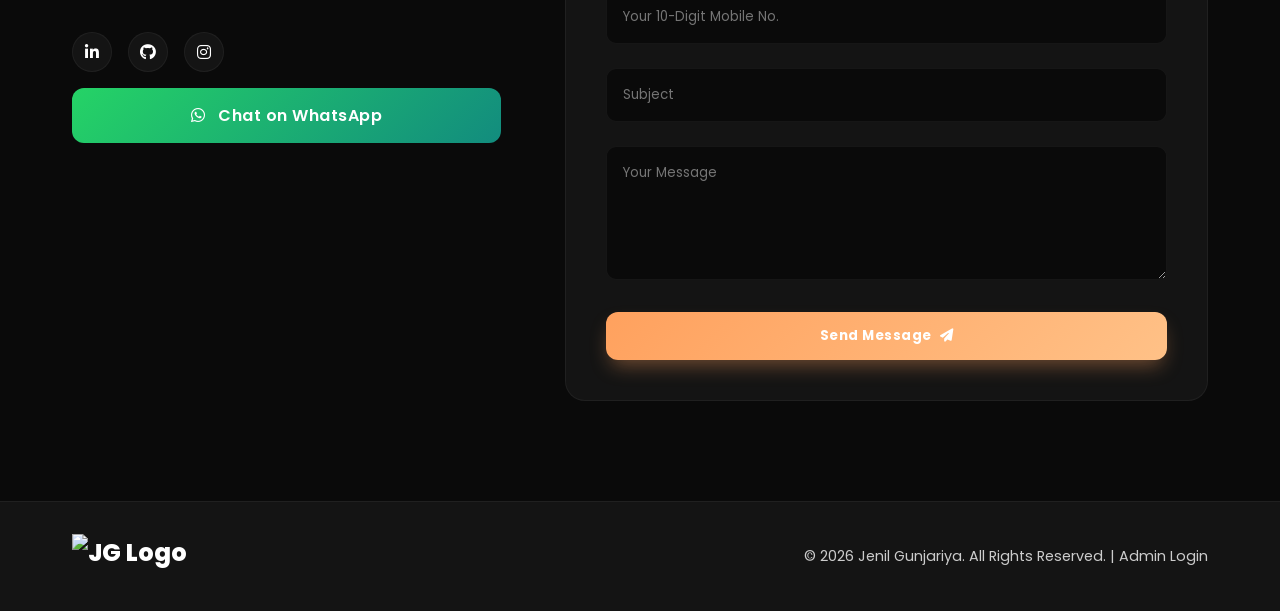
==== commit ea1489df: "updated code" ====
--- a/index.html
+++ b/index.html
@@ -9,7 +9,7 @@
     <!-- Google Fonts -->
     <link rel="preconnect" href="https://fonts.googleapis.com">
     <link rel="preconnect" href="https://fonts.gstatic.com" crossorigin>
-    <link href="https://fonts.googleapis.com/css2?family=Inter:wght@300;400;500;600&family=Outfit:wght@400;600;800&display=swap" rel="stylesheet">
+    <link href="https://fonts.googleapis.com/css2?family=Inter:wght@300;400;500;600&family=Outfit:wght@400;600;800&family=Poppins:wght@300;400;500;600;700;800&display=swap" rel="stylesheet">
     
     <!-- Font Awesome for Icons -->
     <link rel="stylesheet" href="https://cdnjs.cloudflare.com/ajax/libs/font-awesome/6.4.0/css/all.min.css">
@@ -34,6 +34,11 @@
             </div>
             
             <ul class="nav-links">
+                <li class="nav-profile-mobile">
+                    <img src="https://i.postimg.cc/ZRGD44k7/my-photo-jpg.jpg" alt="Jenil Gunjariya" class="nav-mobile-img">
+                    <h3>Jenil Gunjariya</h3>
+                    <p>Full Stack Developer</p>
+                </li>
                 <li><a href="#home" class="active">Home</a></li>
                 <li><a href="#about">About</a></li>
                 <li><a href="#skills">Skills</a></li>
@@ -50,18 +55,23 @@
     <!-- Hero Section -->
     <section id="home" class="hero">
         <div class="hero-content">
-            <div class="profile-img-container">
+            <div class="profile-img-container fade-up">
+                <div class="hero-photo-bg"></div>
                 <img src="https://i.postimg.cc/ZRGD44k7/my-photo-jpg.jpg" alt="Jenil Gunjariya" class="hero-profile-img">
-            </div>
-            <div class="live-clock" id="live-clock">00:00:00</div>
-            <p class="greeting">Hello, World!</p>
-            <h1 class="title">Hi, I'm <span class="highlight">Jenil Gunjariya</span></h1>
-            <h2 class="subtitle">Full Stack Web Developer</h2>
-            <p class="intro">
-                Crafting modern, scalable, and beautiful digital experiences from MORBI, GUJARAT, INDIA.
+                <div class="hero-badge badge-1"><span>🚀</span> Full Stack</div>
+            </div>
+            <p class="greeting fade-up">Welcome to my professional space</p>
+            <h1 class="title fade-up">Hi, I'm <span class="highlight">Jenil Gunjariya</span></h1>
+            <h2 class="subtitle fade-up">Full Stack Web Developer</h2>
+            <p class="intro fade-up">
+                I build modern, responsive, and user-friendly web applications using React, Node.js, Firebase, and MongoDB. I enjoy creating clean UI, fast websites, and real-world projects like e-commerce platforms.
             </p>
-            <div class="hero-buttons">
-                <a href="#projects" class="btn btn-primary">View Projects</a>
+            <div class="highlight-project fade-up">
+                <p><strong>Latest Project:</strong> I have built V-WOOD QUARTZ, a wall clock e-commerce website with product listing, cart, wishlist, order system, admin panel, and responsive design.</p>
+            </div>
+            <div class="hero-buttons fade-up">
+                <a href="#projects" class="btn btn-primary">View My Projects</a>
+                <a href="#" class="btn btn-outline" id="downloadResumeHero">Download Resume</a>
                 <a href="#contact" class="btn btn-outline">Contact Me</a>
             </div>
         </div>
@@ -266,7 +276,7 @@
                 <div class="timeline-item fade-up">
                     <div class="timeline-dot"></div>
                     <div class="timeline-content">
-                        <div class="timeline-date">2023 - Present</div>
+                        <div class="timeline-date">2026 - Present</div>
                         <h3>Lead Developer & Founder</h3>
                         <h4>V-WOOD QUARTZ (Wall Clock Business)</h4>
                         <ul>
@@ -281,7 +291,7 @@
                 <div class="timeline-item fade-up">
                     <div class="timeline-dot"></div>
                     <div class="timeline-content">
-                        <div class="timeline-date">2022 - 2023</div>
+                        <div class="timeline-date">2024 - 2026</div>
                         <h3>Freelance Web Developer</h3>
                         <h4>Independent</h4>
                         <ul>
--- a/css/style.css
+++ b/css/style.css
@@ -2,26 +2,28 @@
    Base & Reset
    ========================================================================== */
 :root {
-    /* Color Palette */
-    --bg-main: #0a0a0c;
-    --bg-surface: #141418;
-    --bg-surface-light: #1e1e24;
-    
-    --color-primary: #d4af37; /* Gold accent */
-    --color-primary-dark: #b5952f;
-    
-    --text-main: #f5f5f5;
-    --text-muted: #a0a0a0;
+    /* Sajon-Inspired Vibrant Dark Design */
+    --bg-main: #0a0a0a;
+    --bg-surface: #141414;
+    --bg-surface-light: #1f1f1f;
+    
+    --color-primary: #ffa15e; /* Light Orange */
+    --color-secondary: #ffc187; /* Soft Peach */
+    --color-accent: #ffa15e;
+    
+    --text-main: #ffffff;
+    --text-muted: #cccccc; /* Lighter grey for better contrast */
     
     --border-color: rgba(255, 255, 255, 0.05);
-    --glass-bg: rgba(20, 20, 24, 0.7);
+    --glass-bg: rgba(20, 20, 20, 0.8);
+    --glass-border: rgba(255, 255, 255, 0.1);
     
     /* Typography */
-    --font-heading: 'Outfit', sans-serif;
-    --font-body: 'Inter', sans-serif;
+    --font-heading: 'Poppins', sans-serif;
+    --font-body: 'Poppins', sans-serif;
     
     /* Transitions */
-    --transition: all 0.3s ease;
+    --transition: all 0.4s cubic-bezier(0.16, 1, 0.3, 1);
 }
 
 * {
@@ -89,42 +91,49 @@
 }
 
 .btn {
-    display: inline-block;
-    padding: 0.8rem 2rem;
-    border-radius: 50px;
-    font-weight: 500;
+    display: inline-flex;
+    align-items: center;
+    justify-content: center;
+    gap: 0.8rem;
+    padding: 0.9rem 2.2rem;
+    border-radius: 12px;
+    font-weight: 600;
     font-family: var(--font-heading);
     transition: var(--transition);
     cursor: pointer;
     text-align: center;
     border: none;
+    letter-spacing: 0.5px;
 }
 
 .btn-primary {
-    background: var(--color-primary);
-    color: var(--bg-main);
-    box-shadow: 0 4px 15px rgba(212, 175, 55, 0.3);
+    background: linear-gradient(135deg, var(--color-primary), var(--color-secondary));
+    color: #fff;
+    font-weight: 700;
+    box-shadow: 0 10px 20px -5px rgba(255, 161, 94, 0.4);
 }
 
 .btn-primary:hover {
-    background: var(--color-primary-dark);
-    transform: translateY(-2px);
-    box-shadow: 0 6px 20px rgba(212, 175, 55, 0.4);
+    transform: translateY(-3px) scale(1.02);
+    box-shadow: 0 15px 30px -10px rgba(255, 161, 94, 0.6);
 }
 
 .btn-outline {
-    background: transparent;
-    color: var(--color-primary);
-    border: 1px solid var(--color-primary);
+    background: rgba(255, 255, 255, 0.02);
+    color: #fff;
+    border: 1px solid var(--border-color);
+    backdrop-filter: blur(10px);
 }
 
 .btn-outline:hover {
-    background: rgba(212, 175, 55, 0.1);
-    transform: translateY(-2px);
+    background: #fff;
+    color: #000;
+    border-color: #fff;
+    transform: translateY(-3px);
 }
 
 .btn-whatsapp {
-    background: #25D366;
+    background: linear-gradient(135deg, #25D366, #128C7E);
     color: #fff;
     margin-top: 1rem;
     width: 100%;
@@ -199,7 +208,7 @@
 
 .nav-links a:hover,
 .nav-links a.active {
-    color: var(--color-primary);
+    color: var(--color-accent);
 }
 
 .nav-links a::after {
@@ -233,97 +242,193 @@
     border-radius: 3px;
 }
 
+.nav-profile-mobile {
+    display: none;
+    text-align: center;
+    margin-bottom: 2rem;
+    padding-bottom: 1.5rem;
+    border-bottom: 1px solid var(--border-color);
+    width: 80%;
+}
+
+.nav-mobile-img {
+    width: 100px;
+    height: 100px;
+    border-radius: 50%;
+    object-fit: cover;
+    object-position: 35% 30%;
+    border: 1px solid var(--color-primary);
+    margin-bottom: 1rem;
+    box-shadow: 0 0 20px rgba(255, 161, 94, 0.2);
+}
+
+.nav-profile-mobile h3 {
+    font-size: 1.2rem;
+    margin-bottom: 0.2rem;
+}
+
+.nav-profile-mobile p {
+    font-size: 0.8rem;
+    color: var(--text-muted);
+}
+
 /* ==========================================================================
    Hero Section
    ========================================================================== */
 .hero {
-    height: 100vh;
-    display: flex;
-    align-items: center;
-    justify-content: center;
+    min-height: 100vh;
+    display: flex;
+    flex-direction: column;
+    align-items: center;
+    justify-content: flex-start;
     position: relative;
-    padding: 0 2rem;
+    padding: 120px 2rem 50px; /* Increased top padding to avoid navbar overlap */
     text-align: center;
     overflow: hidden;
 }
 
 .hero-content {
     z-index: 2;
-    max-width: 800px;
+    max-width: 900px;
+    display: flex;
+    flex-direction: column;
+    align-items: center;
 }
 
 .profile-img-container {
     display: flex;
     justify-content: center;
-    margin-bottom: 1.5rem;
+    margin-bottom: 2rem;
+}
+
+.profile-img-container {
+    position: relative;
+    display: flex;
+    justify-content: center;
+    align-items: center;
+    margin-bottom: 4rem;
+}
+
+.hero-photo-bg {
+    position: absolute;
+    width: 280px;
+    height: 280px;
+    background: linear-gradient(135deg, var(--color-primary), var(--color-secondary));
+    border-radius: 50%;
+    z-index: 1;
+    opacity: 0.8;
+    filter: blur(10px);
 }
 
 .hero-profile-img {
-    width: 200px;
-    height: 200px;
+    width: 240px;
+    height: 240px;
     border-radius: 50%;
     object-fit: cover;
-    object-position: 35% 30%; /* Focuses on the face which is on the left-top side */
-    border: 4px solid var(--color-primary);
-    box-shadow: 0 0 20px rgba(212, 175, 55, 0.3);
-    animation: pulse 2s infinite alternate;
+    object-position: 35% 30%;
+    z-index: 2;
+    border: none;
+    box-shadow: 0 20px 40px rgba(0, 0, 0, 0.4);
+}
+
+.hero-badge {
+    position: absolute;
+    background: #000000; /* Black box */
+    border: 1px solid var(--color-primary); /* Orange border for contrast */
+    color: #ffffff;
+    padding: 0.6rem 1.2rem;
+    border-radius: 8px; /* Slightly more rectangular for 'box' feel */
+    font-size: 0.9rem;
+    font-weight: 600;
+    display: flex;
+    align-items: center;
+    gap: 0.5rem;
+    z-index: 3;
+    animation: float 4s ease-in-out infinite;
+    white-space: nowrap;
+    box-shadow: 0 10px 20px rgba(0, 0, 0, 0.5);
+}
+
+.badge-1 {
+    top: 10%;
+    right: -20%;
+    animation-delay: 0s;
+}
+
+.badge-2 {
+    bottom: 10%;
+    left: -20%;
+    animation-delay: 2s;
+}
+
+@keyframes float {
+    0%, 100% { transform: translateY(0); }
+    50% { transform: translateY(-15px); }
 }
 
 @keyframes pulse {
-    from {
-        box-shadow: 0 0 10px rgba(212, 175, 55, 0.2);
-    }
-    to {
-        box-shadow: 0 0 25px rgba(212, 175, 55, 0.5);
-    }
-}
-
-.live-clock {
-    display: inline-block;
-    padding: 0.5rem 1rem;
-    background: rgba(212, 175, 55, 0.1);
-    border: 1px solid rgba(212, 175, 55, 0.2);
-    border-radius: 50px;
-    color: var(--color-primary);
-    font-family: monospace;
-    font-size: 1.2rem;
-    margin-bottom: 1.5rem;
-    letter-spacing: 2px;
-}
+    from { transform: scale(1); opacity: 0.9; }
+    to { transform: scale(1.05); opacity: 1; }
+}
+
+
 
 .greeting {
-    font-size: 1.2rem;
-    color: var(--text-muted);
-    margin-bottom: 0.5rem;
+    font-size: 1.1rem;
+    color: var(--color-primary);
+    font-weight: 600;
+    text-transform: uppercase;
+    letter-spacing: 3px;
+    margin-bottom: 1rem;
 }
 
 .title {
-    font-size: 4rem;
+    font-size: clamp(2.5rem, 8vw, 4.5rem);
     font-weight: 800;
     margin-bottom: 1rem;
     line-height: 1.1;
+    background: linear-gradient(to right, #fff, var(--text-muted));
+    -webkit-background-clip: text;
+    -webkit-text-fill-color: transparent;
+}
+
+.highlight {
+    color: var(--color-primary);
 }
 
 .subtitle {
-    font-size: 2rem;
-    font-weight: 400;
+    font-size: clamp(1.2rem, 4vw, 2.2rem);
+    font-weight: 500;
     color: var(--text-muted);
     margin-bottom: 1.5rem;
 }
 
-.intro {
-    font-size: 1.1rem;
-    color: var(--text-muted);
-    margin-bottom: 2.5rem;
-    max-width: 600px;
-    margin-left: auto;
-    margin-right: auto;
+.highlight-project {
+    margin-bottom: 3rem;
+    padding: 2rem;
+    background: var(--bg-surface);
+    border-radius: 12px;
+    display: inline-block;
+    max-width: 800px;
+    text-align: left;
+    border: 1px solid var(--border-color);
+    position: relative;
+}
+
+.highlight-project strong {
+    color: var(--color-primary);
+    text-transform: uppercase;
+    font-size: 0.9rem;
+    letter-spacing: 1px;
+    display: block;
+    margin-bottom: 0.5rem;
 }
 
 .hero-buttons {
     display: flex;
-    gap: 1rem;
+    gap: 1.2rem;
     justify-content: center;
+    flex-wrap: wrap;
 }
 
 /* Abstract Background Shapes */
@@ -347,17 +452,17 @@
 .shape-1 {
     top: -10%;
     left: -10%;
-    width: 50vw;
-    height: 50vw;
-    background: var(--color-primary);
+    width: 60vw;
+    height: 60vw;
+    background: radial-gradient(circle, var(--color-primary), transparent);
 }
 
 .shape-2 {
     bottom: -10%;
     right: -10%;
-    width: 40vw;
-    height: 40vw;
-    background: #4a90e2; /* A subtle secondary cool color for depth */
+    width: 50vw;
+    height: 50vw;
+    background: radial-gradient(circle, var(--color-secondary), transparent);
 }
 
 /* ==========================================================================
@@ -389,7 +494,7 @@
     content: '';
     position: absolute;
     inset: 0;
-    background: radial-gradient(circle at center, rgba(212,175,55,0.1) 0%, transparent 70%);
+    background: radial-gradient(circle at center, rgba(16, 185, 129, 0.1) 0%, transparent 70%);
 }
 
 .about-text h3 {
@@ -440,18 +545,29 @@
 }
 
 .skill-category {
-    background: var(--bg-main);
-    padding: 2rem;
-    border-radius: 20px;
+    background: var(--bg-surface);
+    padding: 2.5rem;
+    border-radius: 12px;
     border: 1px solid var(--border-color);
+    transition: var(--transition);
+}
+
+.skill-category:hover {
+    border-color: var(--color-primary);
+    transform: translateY(-5px);
 }
 
 .skill-category h3 {
     display: flex;
     align-items: center;
-    gap: 0.8rem;
-    margin-bottom: 1.5rem;
-    color: var(--color-primary);
+    gap: 1rem;
+    margin-bottom: 2rem;
+    color: var(--color-primary);
+    font-size: 1.4rem;
+}
+
+.skill-category i {
+    color: var(--color-accent);
 }
 
 .skill-item {
@@ -497,7 +613,7 @@
 
 .project-card {
     background: var(--bg-surface);
-    border-radius: 20px;
+    border-radius: 15px;
     overflow: hidden;
     border: 1px solid var(--border-color);
     transition: var(--transition);
@@ -505,8 +621,7 @@
 
 .project-card:hover {
     transform: translateY(-10px);
-    border-color: rgba(212, 175, 55, 0.3);
-    box-shadow: 0 10px 30px rgba(0, 0, 0, 0.5);
+    border-color: var(--color-primary);
 }
 
 .project-img {
@@ -544,21 +659,22 @@
 }
 
 .project-link {
-    width: 45px;
-    height: 45px;
-    background: var(--color-primary);
-    color: var(--bg-main);
+    width: 50px;
+    height: 50px;
+    background: linear-gradient(135deg, var(--color-primary), var(--color-secondary));
+    color: #000;
     border-radius: 50%;
     display: flex;
     align-items: center;
     justify-content: center;
-    font-size: 1.2rem;
+    font-size: 1.3rem;
     transition: var(--transition);
 }
 
 .project-link:hover {
     background: #fff;
-    transform: scale(1.1);
+    color: var(--color-primary);
+    transform: scale(1.15) rotate(15deg);
 }
 
 .project-content {
@@ -583,11 +699,13 @@
 }
 
 .tech-stack span {
-    background: rgba(212, 175, 55, 0.1);
-    color: var(--color-primary);
-    padding: 0.3rem 0.8rem;
+    background: rgba(16, 185, 129, 0.1);
+    color: var(--color-primary);
+    border: 1px solid rgba(16, 185, 129, 0.2);
+    padding: 0.4rem 1rem;
     border-radius: 50px;
     font-size: 0.8rem;
+    font-weight: 600;
 }
 
 /* ==========================================================================
@@ -631,25 +749,26 @@
     height: 14px;
     background: var(--color-primary);
     border-radius: 50%;
-    box-shadow: 0 0 0 4px var(--bg-surface);
+    box-shadow: 0 0 0 4px var(--bg-main);
 }
 
 .timeline-content {
-    background: var(--bg-main);
-    padding: 1.5rem;
-    border-radius: 15px;
+    background: var(--bg-surface);
+    padding: 2.5rem;
+    border-radius: 20px;
     border: 1px solid var(--border-color);
 }
 
 .timeline-date {
     display: inline-block;
-    padding: 0.3rem 1rem;
-    background: rgba(212, 175, 55, 0.1);
-    color: var(--color-primary);
+    padding: 0.4rem 1.2rem;
+    background: rgba(255, 161, 94, 0.1);
+    color: var(--color-primary);
+    border: 1px solid rgba(255, 161, 94, 0.2);
     border-radius: 50px;
     font-size: 0.85rem;
-    margin-bottom: 1rem;
-    font-family: var(--font-heading);
+    margin-bottom: 1.2rem;
+    font-weight: 700;
 }
 
 .timeline-content h3 {
@@ -777,7 +896,8 @@
 .input-group textarea:focus {
     outline: none;
     border-color: var(--color-primary);
-    background: rgba(212, 175, 55, 0.05);
+    background: rgba(255, 161, 94, 0.05);
+    box-shadow: 0 0 20px rgba(255, 161, 94, 0.15);
 }
 
 .submit-btn {
@@ -890,6 +1010,12 @@
     .nav-links.active {
         left: 0;
     }
+
+    .nav-profile-mobile {
+        display: flex;
+        flex-direction: column;
+        align-items: center;
+    }
     
     .nav-links li {
         margin: 1.5rem 0;
@@ -901,6 +1027,10 @@
     
     .nav-btn {
         display: none;
+    }
+    
+    .hero {
+        padding-top: 100px;
     }
     
     .title {
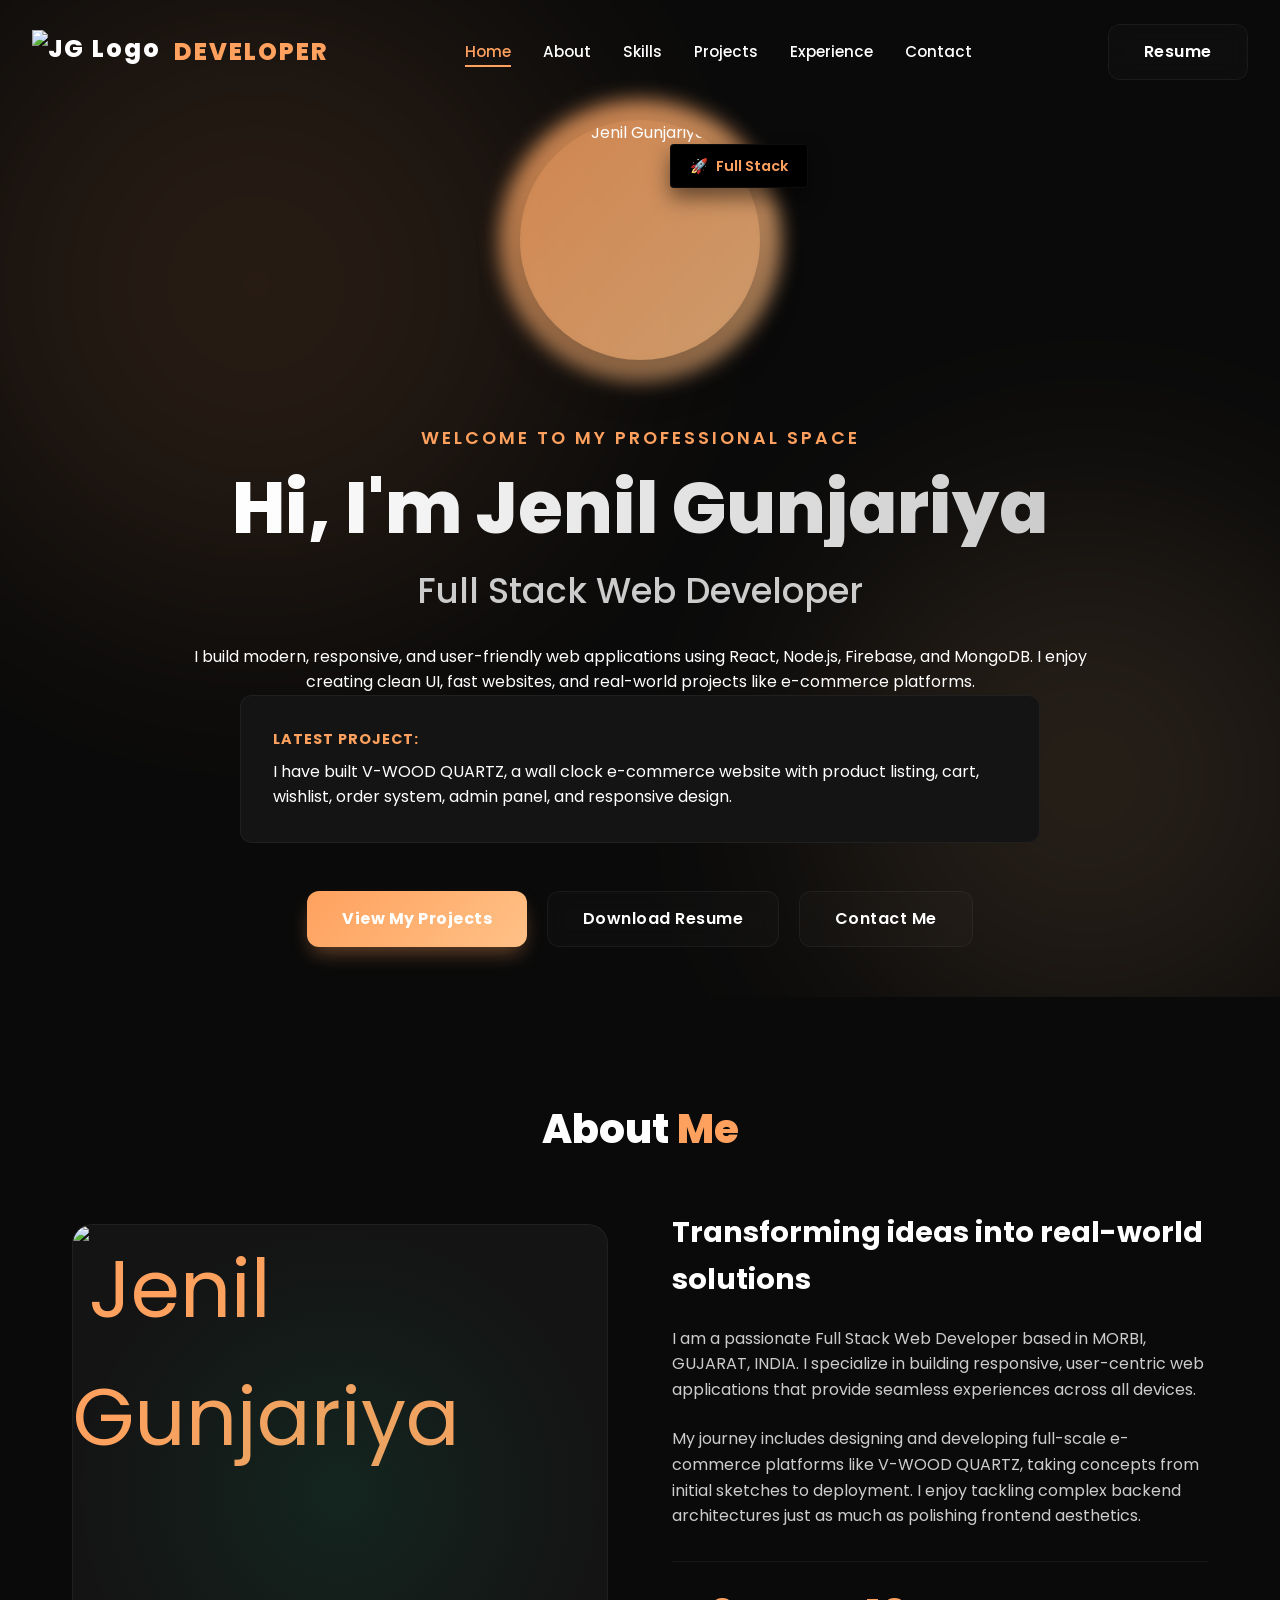
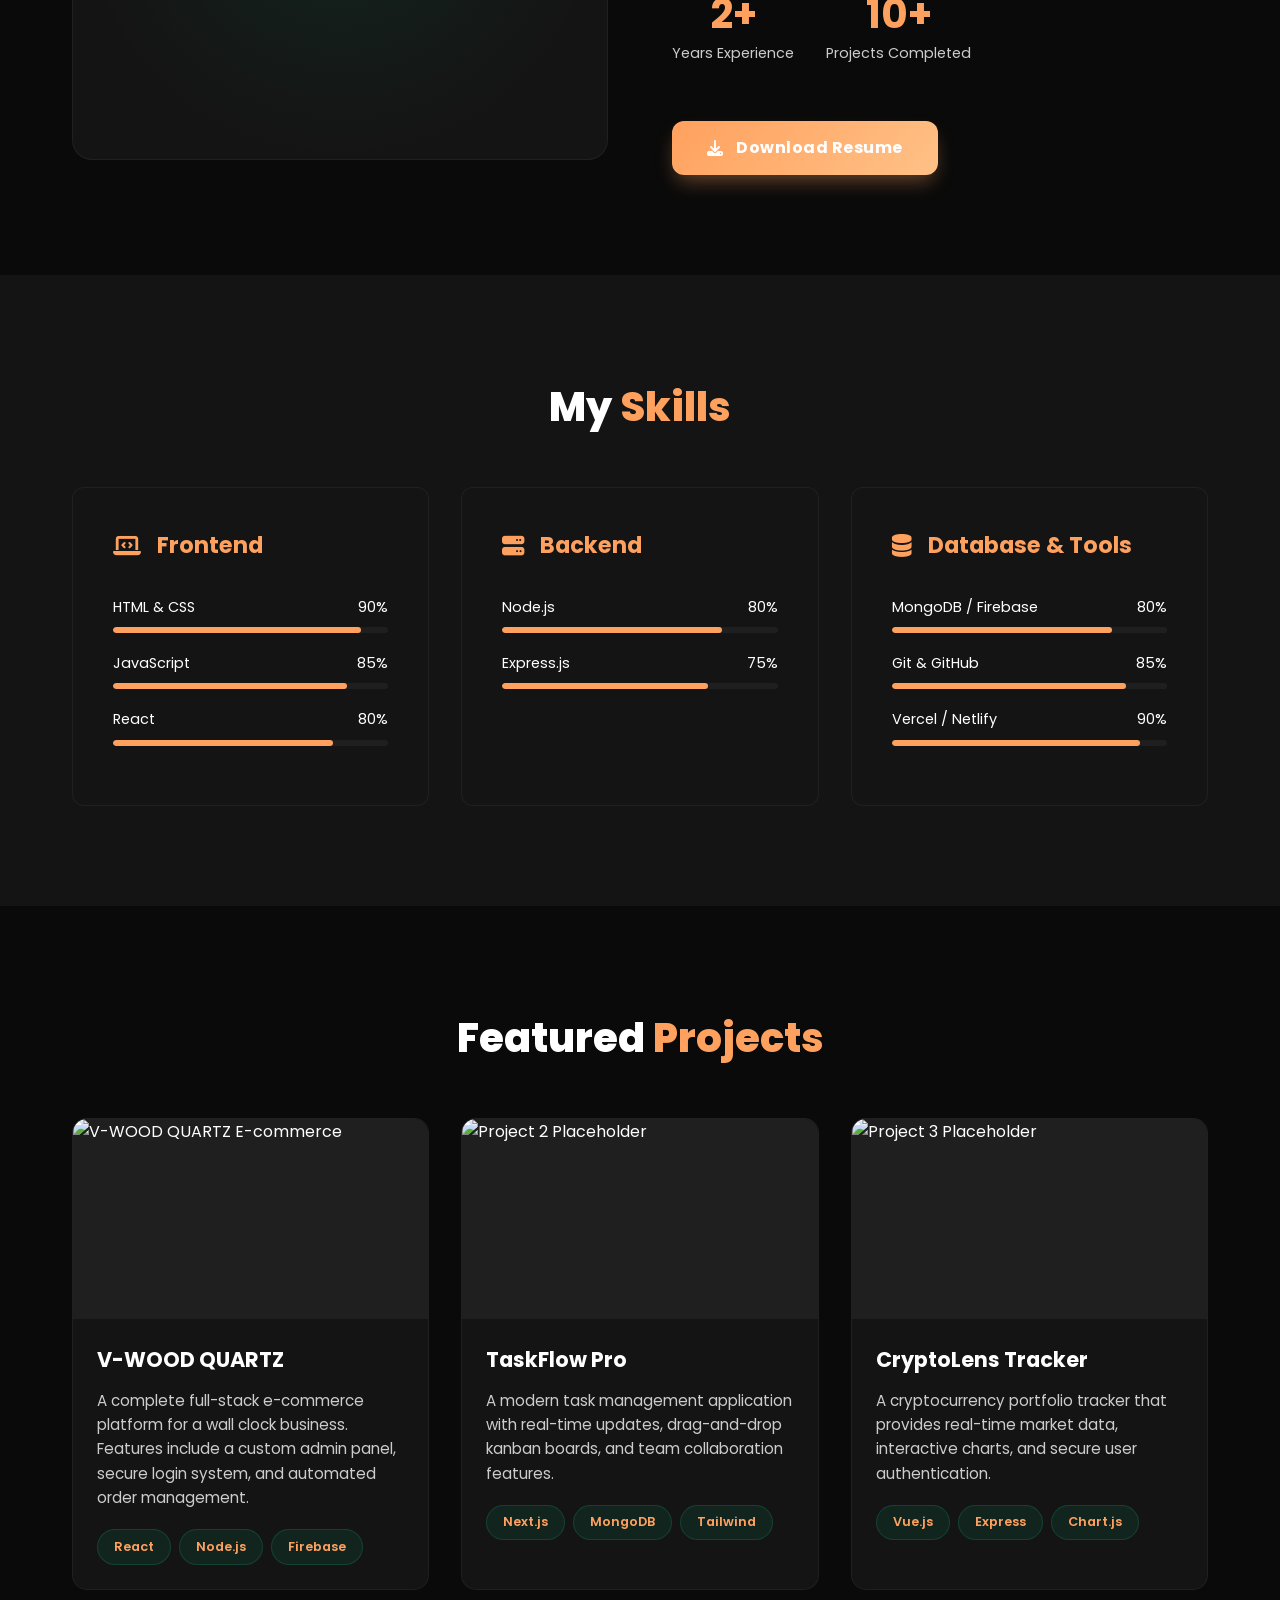
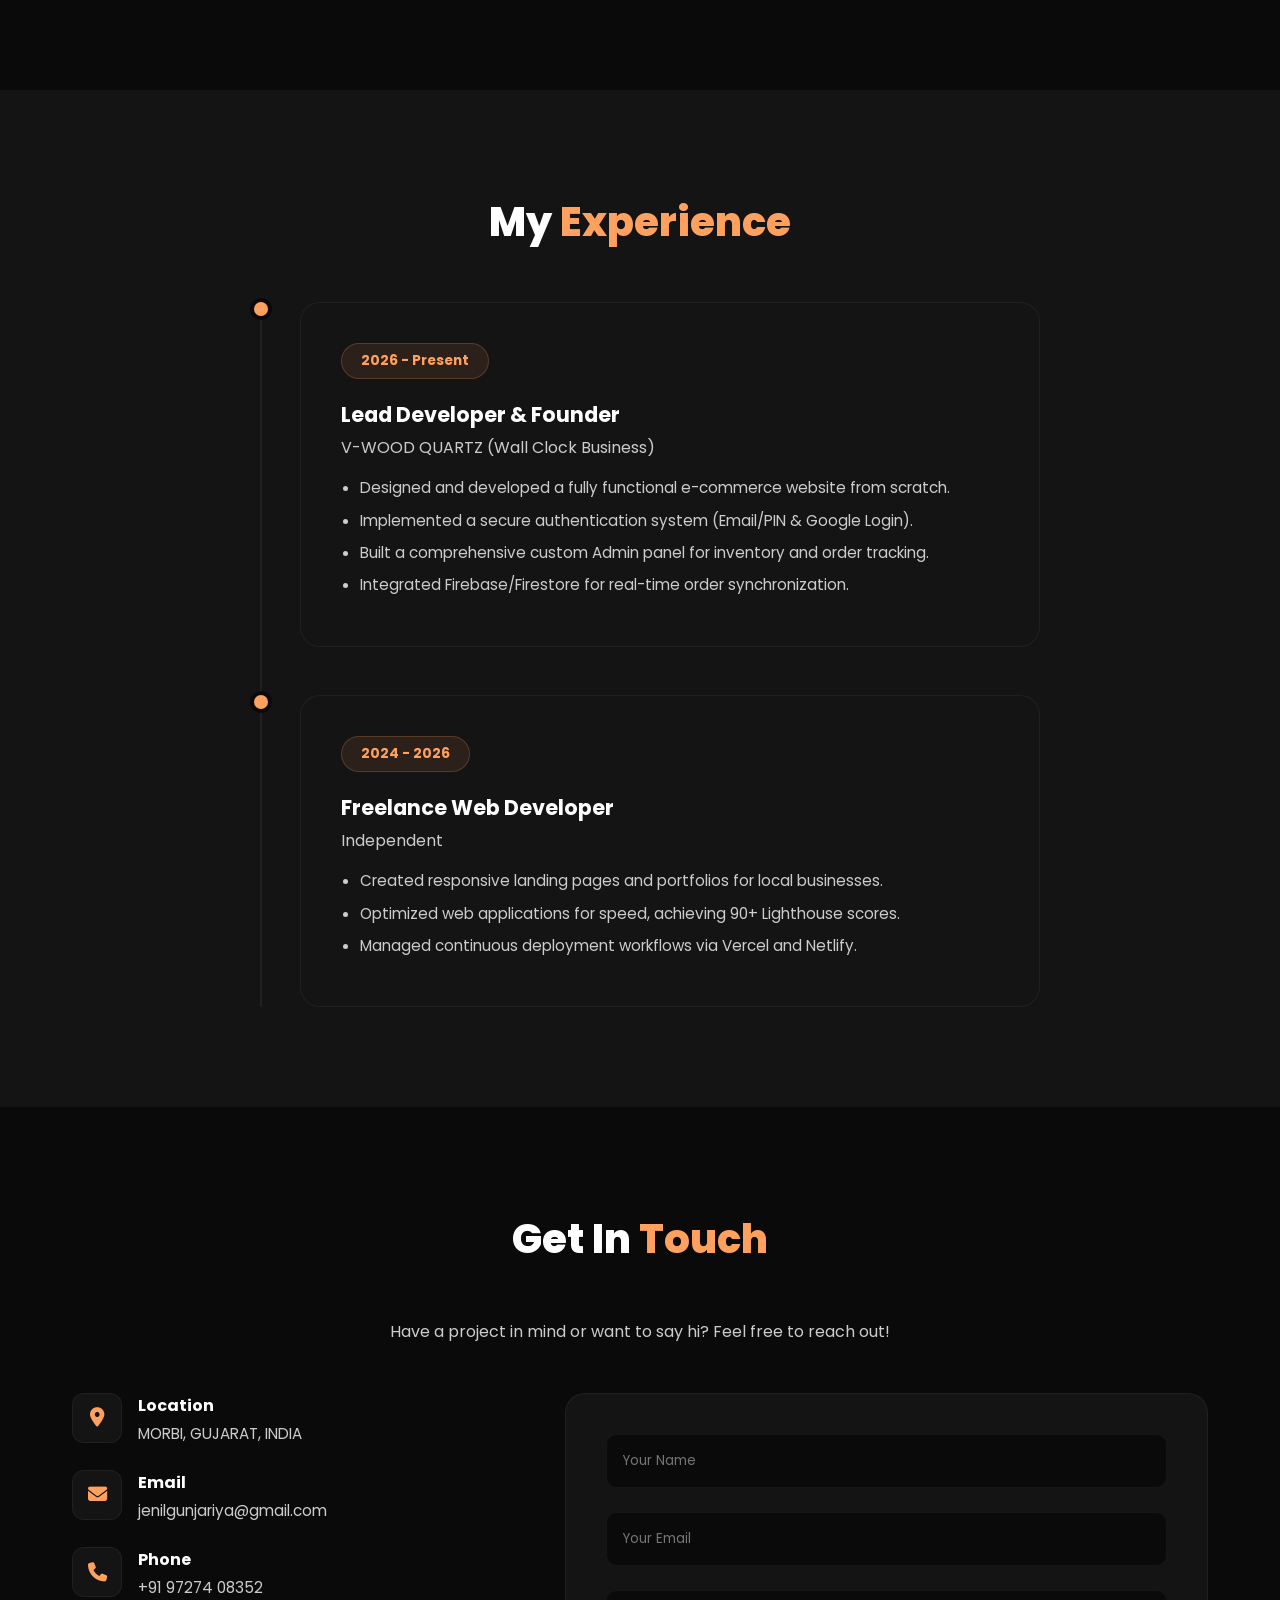
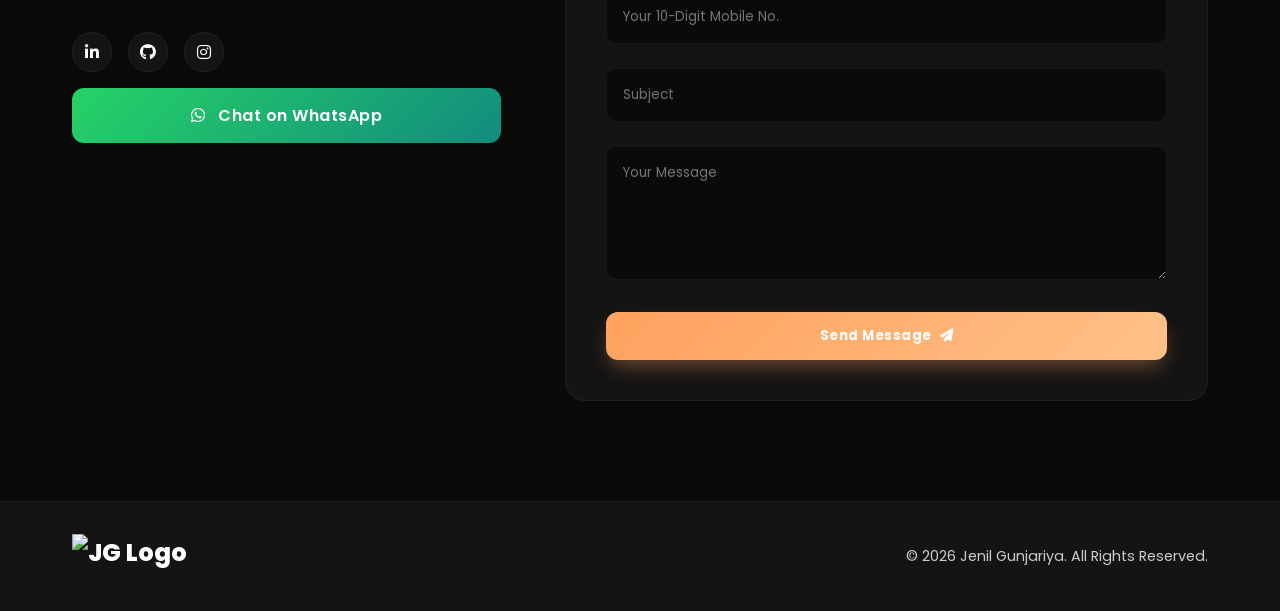
==== commit a2b9bd64: "updated code" ====
--- a/index.html
+++ b/index.html
@@ -19,6 +19,14 @@
     
     <!-- html2pdf.js library -->
     <script src="https://cdnjs.cloudflare.com/ajax/libs/html2pdf.js/0.10.1/html2pdf.bundle.min.js"></script>
+    
+    <!-- EmailJS library -->
+    <script src="https://cdn.jsdelivr.net/npm/emailjs-com@3/dist/email.min.js"></script>
+    <script>
+        (function(){
+            emailjs.init("Vn_nb7Zgh8hkCnVGo"); 
+        })();
+    </script>
 </head>
 <body>
 
@@ -45,7 +53,7 @@
                 <li><a href="#projects">Projects</a></li>
                 <li><a href="#experience">Experience</a></li>
                 <li><a href="#contact">Contact</a></li>
-                <li><a href="#" class="admin-login-trigger" style="color: var(--color-primary);"><i class="fa-solid fa-lock" style="font-size: 0.8rem;"></i> Admin</a></li>
+
             </ul>
             
             <a href="#" class="btn btn-outline nav-btn" id="downloadResume">Resume</a>
@@ -337,7 +345,7 @@
                     </div>
                     
                     <div class="social-links">
-                        <a href="#" class="social-icon" aria-label="LinkedIn"><i class="fa-brands fa-linkedin-in"></i></a>
+                        <a href="https://www.linkedin.com/in/jenil-gunjariya-74913334a?utm_source=share_via&utm_content=profile&utm_medium=member_android" target="_blank" class="social-icon" aria-label="LinkedIn"><i class="fa-brands fa-linkedin-in"></i></a>
                         <a href="https://github.com/jenilgunjariya-stack" target="_blank" class="social-icon" aria-label="GitHub"><i class="fa-brands fa-github"></i></a>
                         <a href="https://www.instagram.com/jenil_gunjariya" target="_blank" class="social-icon" aria-label="Instagram"><i class="fa-brands fa-instagram"></i></a>
                     </div>
@@ -350,6 +358,9 @@
                 <form class="contact-form fade-up" id="contactForm">
                     <input type="hidden" name="_captcha" value="false">
                     <input type="hidden" name="_template" value="table">
+                    <input type="text" name="_honey" style="display:none">
+                    <input type="hidden" name="_subject" value="New Portfolio Message!">
+
                     <div class="input-group">
                         <input type="text" id="name" name="name" required placeholder="Your Name">
                     </div>
@@ -357,7 +368,7 @@
                         <input type="email" id="email" name="email" required placeholder="Your Email">
                     </div>
                     <div class="input-group">
-                        <input type="tel" id="mobile" name="mobile" required placeholder="Your 10-Digit Mobile No." pattern="[0-9]{10}" maxlength="10" title="Please enter exactly 10 digits">
+                        <input type="tel" id="mobile" name="mobile" required placeholder="Your 10-Digit Mobile No." pattern="[0-9]{10}" maxlength="10" title="Please enter exactly 10 digits" inputmode="numeric">
                     </div>
                     <div class="input-group">
                         <input type="text" id="subject" name="_subject" required placeholder="Subject">
@@ -365,6 +376,7 @@
                     <div class="input-group">
                         <textarea id="message" name="message" rows="5" required placeholder="Your Message"></textarea>
                     </div>
+                    <div id="formStatus" class="form-status"></div>
                     <button type="submit" class="btn btn-primary submit-btn">
                         Send Message <i class="fa-solid fa-paper-plane"></i>
                     </button>
@@ -378,7 +390,7 @@
         <div class="container">
             <div class="footer-content">
                 <div class="footer-logo"><img src="https://i.postimg.cc/C1thHZ3r/logo.jpg" alt="JG Logo" class="logo-img"></div>
-                <p>&copy; 2026 Jenil Gunjariya. All Rights Reserved. | <a href="#" class="admin-login-trigger" style="color: var(--text-muted); transition: var(--transition);">Admin Login</a></p>
+                <p>&copy; 2026 Jenil Gunjariya. All Rights Reserved.</p>
             </div>
         </div>
     </footer>
--- a/css/style.css
+++ b/css/style.css
@@ -333,13 +333,13 @@
 
 .hero-badge {
     position: absolute;
-    background: #000000; /* Black box */
-    border: 1px solid var(--color-primary); /* Orange border for contrast */
-    color: #ffffff;
+    background: #000; /* Solid black box as requested */
+    border: 1px solid var(--border-color);
     padding: 0.6rem 1.2rem;
-    border-radius: 8px; /* Slightly more rectangular for 'box' feel */
+    border-radius: 4px; /* Sharper boxy look */
     font-size: 0.9rem;
     font-weight: 600;
+    color: var(--color-primary); /* Orange text on black */
     display: flex;
     align-items: center;
     gap: 0.5rem;
@@ -898,6 +898,30 @@
     border-color: var(--color-primary);
     background: rgba(255, 161, 94, 0.05);
     box-shadow: 0 0 20px rgba(255, 161, 94, 0.15);
+}
+
+.form-status {
+    margin-bottom: 1.5rem;
+    padding: 1rem;
+    border-radius: 10px;
+    font-size: 0.95rem;
+    text-align: center;
+    display: none;
+    transition: var(--transition);
+}
+
+.form-status.success {
+    display: block;
+    background: rgba(22, 163, 74, 0.1);
+    color: #4ade80;
+    border: 1px solid rgba(22, 163, 74, 0.2);
+}
+
+.form-status.error {
+    display: block;
+    background: rgba(220, 38, 38, 0.1);
+    color: #f87171;
+    border: 1px solid rgba(220, 38, 38, 0.2);
 }
 
 .submit-btn {
